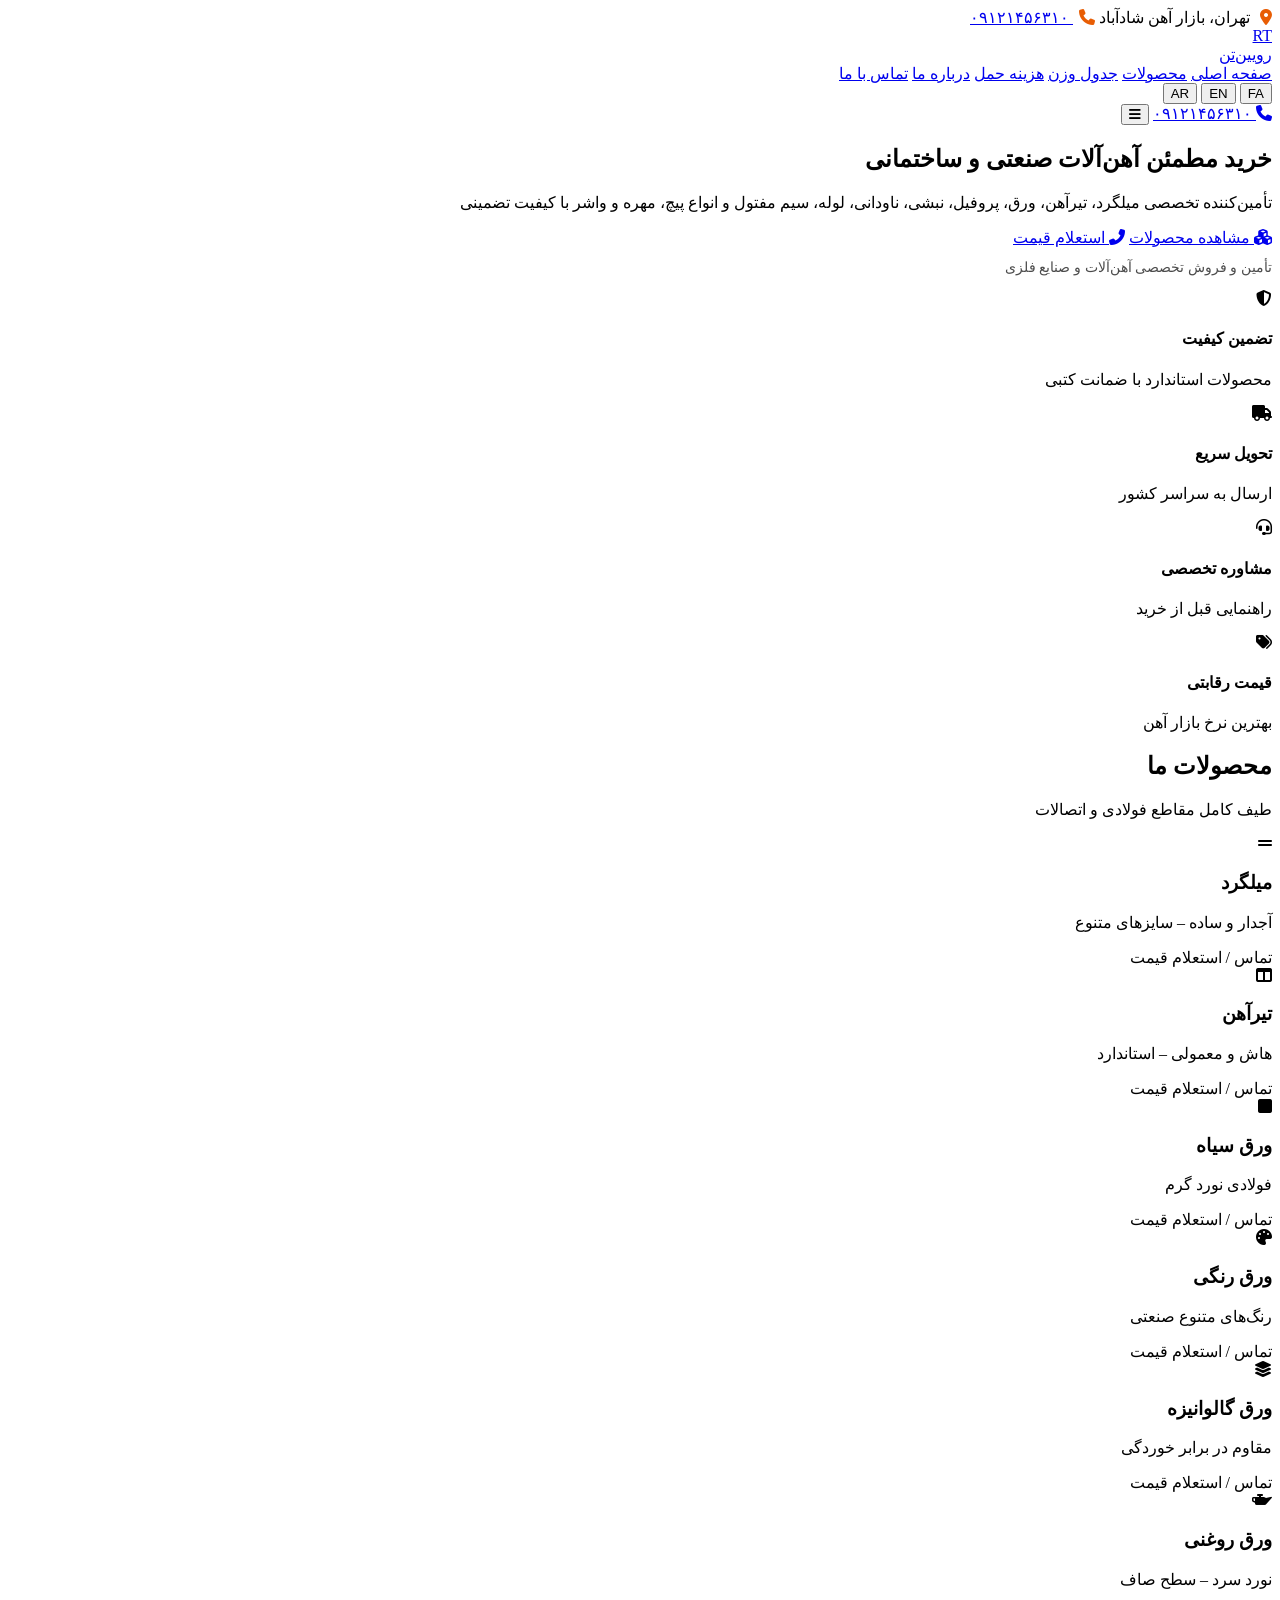
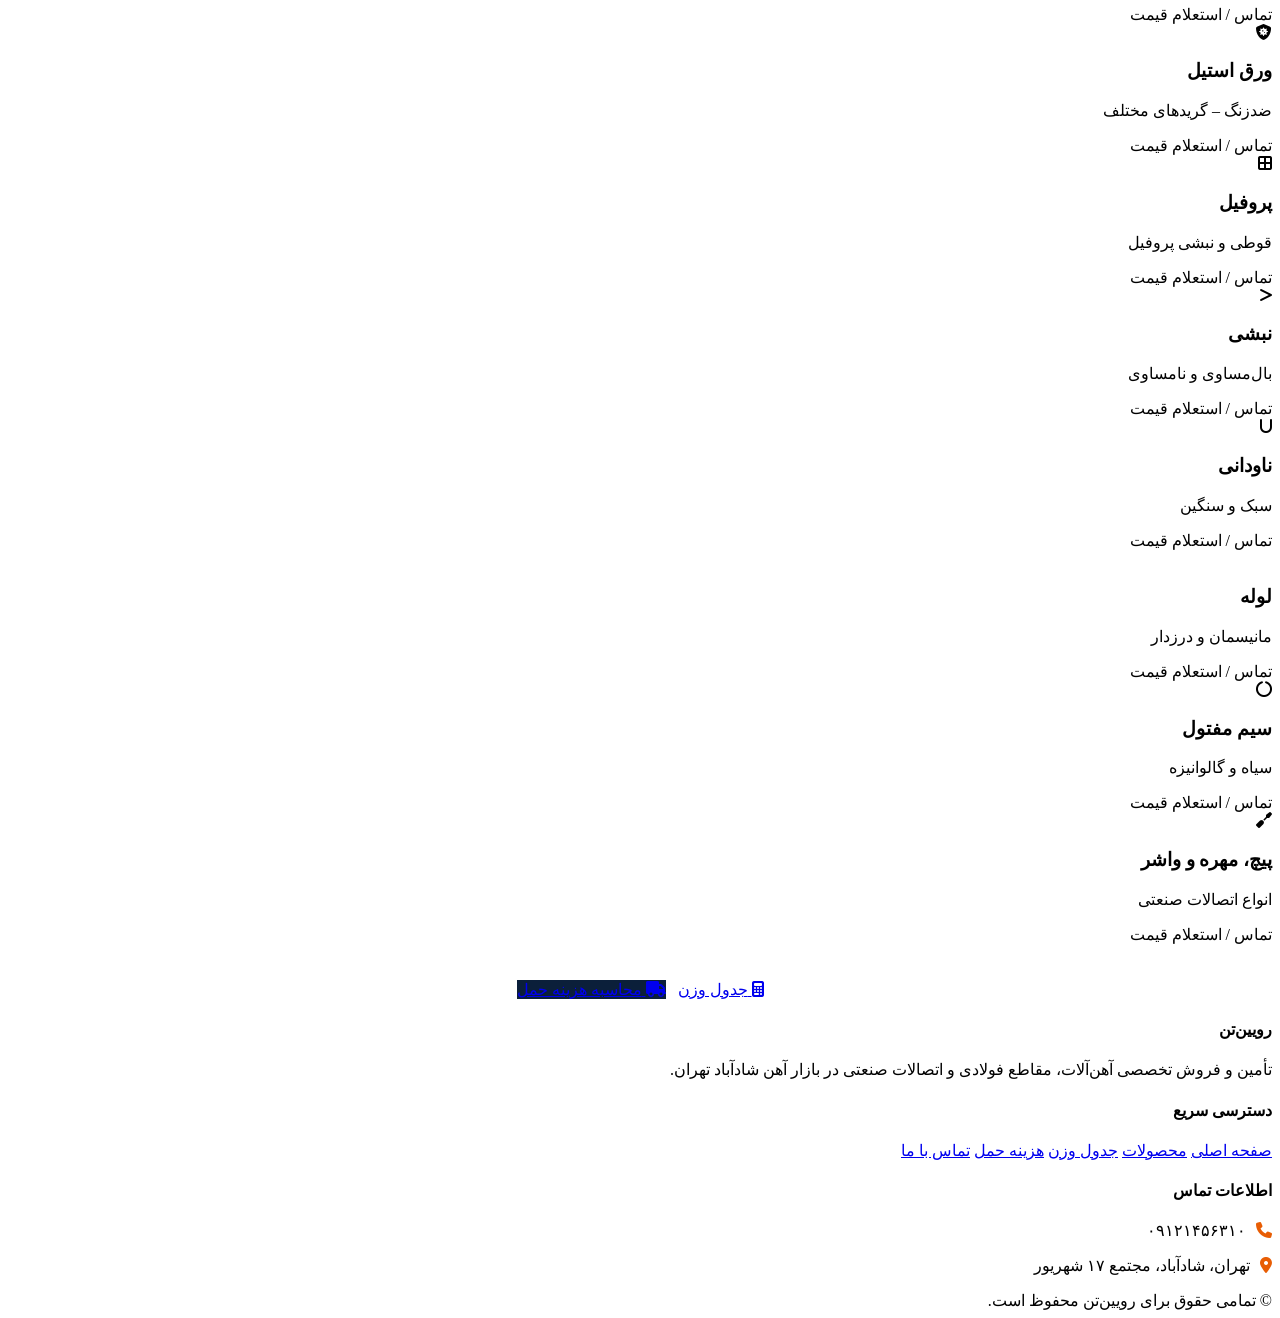
==== index.html @ 7f222219 "Add files via upload Add initial website files and project structure  - Add HTML pages - Add CSS " ====
<!DOCTYPE html>
<html lang="fa" dir="rtl">
<head>
  <meta charset="UTF-8">
  <meta name="viewport" content="width=device-width, initial-scale=1.0">
  <title>رویین‌تن | تأمین و فروش آهن‌آلات و صنایع فلزی</title>
  <meta name="description" content="رویین‌تن – تأمین‌کننده تخصصی میلگرد، تیرآهن، ورق، پروفیل، نبشی، ناودانی، لوله، سیم مفتول، پیچ و مهره در بازار آهن شادآباد تهران">
  <link rel="stylesheet" href="css/style.css">
  <link rel="stylesheet" href="https://cdnjs.cloudflare.com/ajax/libs/font-awesome/6.5.0/css/all.min.css">
</head>
<body>
  <div class="header-top">
    <div class="header-top-inner">
      <span><i class="fas fa-map-marker-alt" style="margin-left:6px;color:#E85D04"></i> تهران، بازار آهن شادآباد</span>
      <a href="tel:09121456310"><i class="fas fa-phone" style="margin-left:6px;color:#E85D04"></i> ۰۹۱۲۱۴۵۶۳۱۰</a>
    </div>
  </div>
  <header class="header">
    <div class="header-inner">
      <a href="index.html" class="logo">
        <div class="logo-mark">RT</div>
        <span data-i18n="company">رویین‌تن</span>
      </a>
      <nav class="nav" id="mainNav">
        <a href="index.html" class="active" data-i18n="nav_home">صفحه اصلی</a>
        <a href="products.html" data-i18n="nav_products">محصولات</a>
        <a href="weight.html" data-i18n="nav_weight">جدول وزن</a>
        <a href="shipping.html" data-i18n="nav_shipping">هزینه حمل</a>
        <a href="about.html" data-i18n="nav_about">درباره ما</a>
        <a href="contact.html" data-i18n="nav_contact">تماس با ما</a>
      </nav>
      <div class="header-actions">
        <div class="lang-switcher">
          <button class="lang-btn active" data-lang="fa">FA</button>
          <button class="lang-btn" data-lang="en">EN</button>
          <button class="lang-btn" data-lang="ar">AR</button>
        </div>
        <a href="tel:09121456310" class="phone-btn"><i class="fas fa-phone"></i> <span data-i18n="phone">۰۹۱۲۱۴۵۶۳۱۰</span></a>
        <button class="menu-toggle" onclick="document.getElementById('mainNav').classList.toggle('show')"><i class="fas fa-bars"></i></button>
      </div>
    </div>
  </header>

  <section class="hero">
    <div class="hero-inner">
      <div>
        <h1 data-i18n="hero_title">خرید مطمئن آهن‌آلات صنعتی و ساختمانی</h1>
        <p class="hero-desc" data-i18n="hero_desc">تأمین‌کننده تخصصی میلگرد، تیرآهن، ورق، پروفیل، نبشی، ناودانی، لوله، سیم مفتول و انواع پیچ، مهره و واشر با کیفیت تضمینی</p>
        <div class="hero-btns">
          <a href="products.html" class="btn btn-primary"><i class="fas fa-cubes"></i> <span data-i18n="btn_products">مشاهده محصولات</span></a>
          <a href="contact.html" class="btn btn-outline"><i class="fas fa-phone-alt"></i> <span data-i18n="btn_inquiry">استعلام قیمت</span></a>
        </div>
      </div>
      <div class="hero-visual">
        <img src="images/f55d38fb-2e79-4979-b33e-a2accc10333d_1.webp" alt="آهن‌آلات رویین‌تن" onerror="this.style.display='none'">
        <p style="margin-top:12px;font-size:0.9rem;opacity:0.7" data-i18n="tagline">تأمین و فروش تخصصی آهن‌آلات و صنایع فلزی</p>
      </div>
    </div>
  </section>

  <section class="features">
    <div class="features-inner">
      <div class="feature-item">
        <i class="fas fa-shield-alt"></i>
        <h4 data-i18n="feat1_t">تضمین کیفیت</h4>
        <p data-i18n="feat1_d">محصولات استاندارد با ضمانت کتبی</p>
      </div>
      <div class="feature-item">
        <i class="fas fa-truck"></i>
        <h4 data-i18n="feat2_t">تحویل سریع</h4>
        <p data-i18n="feat2_d">ارسال به سراسر کشور</p>
      </div>
      <div class="feature-item">
        <i class="fas fa-headset"></i>
        <h4 data-i18n="feat3_t">مشاوره تخصصی</h4>
        <p data-i18n="feat3_d">راهنمایی قبل از خرید</p>
      </div>
      <div class="feature-item">
        <i class="fas fa-tags"></i>
        <h4 data-i18n="feat4_t">قیمت رقابتی</h4>
        <p data-i18n="feat4_d">بهترین نرخ بازار آهن</p>
      </div>
    </div>
  </section>

  <section class="section">
    <h2 class="section-title" data-i18n="products_title">محصولات ما</h2>
    <p class="section-subtitle" data-i18n="products_sub">طیف کامل مقاطع فولادی و اتصالات</p>
    <div class="products-grid">
      <div class="product-card">
        <div class="product-icon"><i class="fas fa-grip-lines"></i></div>
        <h3 data-i18n="p_rebar">میلگرد</h3>
        <p data-i18n="p_rebar_d">آجدار و ساده – سایزهای متنوع</p>
        <span class="price-tag" data-i18n="price_inquiry">تماس / استعلام قیمت</span>
      </div>
      <div class="product-card">
        <div class="product-icon"><i class="fas fa-columns"></i></div>
        <h3 data-i18n="p_beam">تیرآهن</h3>
        <p data-i18n="p_beam_d">هاش و معمولی – استاندارد</p>
        <span class="price-tag" data-i18n="price_inquiry">تماس / استعلام قیمت</span>
      </div>
      <div class="product-card">
        <div class="product-icon"><i class="fas fa-square"></i></div>
        <h3 data-i18n="p_sheet_black">ورق سیاه</h3>
        <p data-i18n="p_sheet_black_d">فولادی نورد گرم</p>
        <span class="price-tag" data-i18n="price_inquiry">تماس / استعلام قیمت</span>
      </div>
      <div class="product-card">
        <div class="product-icon"><i class="fas fa-palette"></i></div>
        <h3 data-i18n="p_sheet_color">ورق رنگی</h3>
        <p data-i18n="p_sheet_color_d">رنگ‌های متنوع صنعتی</p>
        <span class="price-tag" data-i18n="price_inquiry">تماس / استعلام قیمت</span>
      </div>
      <div class="product-card">
        <div class="product-icon"><i class="fas fa-layer-group"></i></div>
        <h3 data-i18n="p_sheet_galv">ورق گالوانیزه</h3>
        <p data-i18n="p_sheet_galv_d">مقاوم در برابر خوردگی</p>
        <span class="price-tag" data-i18n="price_inquiry">تماس / استعلام قیمت</span>
      </div>
      <div class="product-card">
        <div class="product-icon"><i class="fas fa-oil-can"></i></div>
        <h3 data-i18n="p_sheet_oil">ورق روغنی</h3>
        <p data-i18n="p_sheet_oil_d">نورد سرد – سطح صاف</p>
        <span class="price-tag" data-i18n="price_inquiry">تماس / استعلام قیمت</span>
      </div>
      <div class="product-card">
        <div class="product-icon"><i class="fas fa-shield-virus"></i></div>
        <h3 data-i18n="p_sheet_steel">ورق استیل</h3>
        <p data-i18n="p_sheet_steel_d">ضدزنگ – گریدهای مختلف</p>
        <span class="price-tag" data-i18n="price_inquiry">تماس / استعلام قیمت</span>
      </div>
      <div class="product-card">
        <div class="product-icon"><i class="fas fa-border-all"></i></div>
        <h3 data-i18n="p_profile">پروفیل</h3>
        <p data-i18n="p_profile_d">قوطی و نبشی پروفیل</p>
        <span class="price-tag" data-i18n="price_inquiry">تماس / استعلام قیمت</span>
      </div>
      <div class="product-card">
        <div class="product-icon"><i class="fas fa-less-than"></i></div>
        <h3 data-i18n="p_angle">نبشی</h3>
        <p data-i18n="p_angle_d">بال‌مساوی و نامساوی</p>
        <span class="price-tag" data-i18n="price_inquiry">تماس / استعلام قیمت</span>
      </div>
      <div class="product-card">
        <div class="product-icon"><i class="fas fa-u"></i></div>
        <h3 data-i18n="p_channel">ناودانی</h3>
        <p data-i18n="p_channel_d">سبک و سنگین</p>
        <span class="price-tag" data-i18n="price_inquiry">تماس / استعلام قیمت</span>
      </div>
      <div class="product-card">
        <div class="product-icon"><i class="fas fa-pipe"></i></div>
        <h3 data-i18n="p_pipe">لوله</h3>
        <p data-i18n="p_pipe_d">مانیسمان و درزدار</p>
        <span class="price-tag" data-i18n="price_inquiry">تماس / استعلام قیمت</span>
      </div>
      <div class="product-card">
        <div class="product-icon"><i class="fas fa-circle-notch"></i></div>
        <h3 data-i18n="p_wire">سیم مفتول</h3>
        <p data-i18n="p_wire_d">سیاه و گالوانیزه</p>
        <span class="price-tag" data-i18n="price_inquiry">تماس / استعلام قیمت</span>
      </div>
      <div class="product-card">
        <div class="product-icon"><i class="fas fa-screwdriver"></i></div>
        <h3 data-i18n="p_fastener">پیچ، مهره و واشر</h3>
        <p data-i18n="p_fastener_d">انواع اتصالات صنعتی</p>
        <span class="price-tag" data-i18n="price_inquiry">تماس / استعلام قیمت</span>
      </div>
    </div>
    <div style="text-align:center;margin-top:36px;display:flex;gap:12px;justify-content:center;flex-wrap:wrap;">
      <a href="weight.html" class="btn btn-primary"><i class="fas fa-calculator"></i> <span data-i18n="btn_weight">جدول وزن</span></a>
      <a href="shipping.html" class="btn btn-primary" style="background:#0B1F3A"><i class="fas fa-truck"></i> <span data-i18n="btn_shipping">محاسبه هزینه حمل</span></a>
    </div>
  </section>

  <footer class="footer">
    <div class="footer-inner">
      <div>
        <h4 data-i18n="company">رویین‌تن</h4>
        <p data-i18n="footer_desc">تأمین و فروش تخصصی آهن‌آلات، مقاطع فولادی و اتصالات صنعتی در بازار آهن شادآباد تهران.</p>
      </div>
      <div>
        <h4 data-i18n="footer_quick">دسترسی سریع</h4>
        <a href="index.html" data-i18n="nav_home">صفحه اصلی</a>
        <a href="products.html" data-i18n="nav_products">محصولات</a>
        <a href="weight.html" data-i18n="nav_weight">جدول وزن</a>
        <a href="shipping.html" data-i18n="nav_shipping">هزینه حمل</a>
        <a href="contact.html" data-i18n="nav_contact">تماس با ما</a>
      </div>
      <div>
        <h4 data-i18n="footer_contact">اطلاعات تماس</h4>
        <p><i class="fas fa-phone" style="color:#E85D04;margin-left:6px"></i> ۰۹۱۲۱۴۵۶۳۱۰</p>
        <p><i class="fas fa-map-marker-alt" style="color:#E85D04;margin-left:6px"></i> تهران، شادآباد، مجتمع ۱۷ شهریور</p>
      </div>
    </div>
    <div class="footer-bottom" data-i18n="footer_rights">© تمامی حقوق برای رویین‌تن محفوظ است.</div>
  </footer>
  <script src="js/lang.js"></script>
  <script src="js/main.js"></script>
</body>
</html>
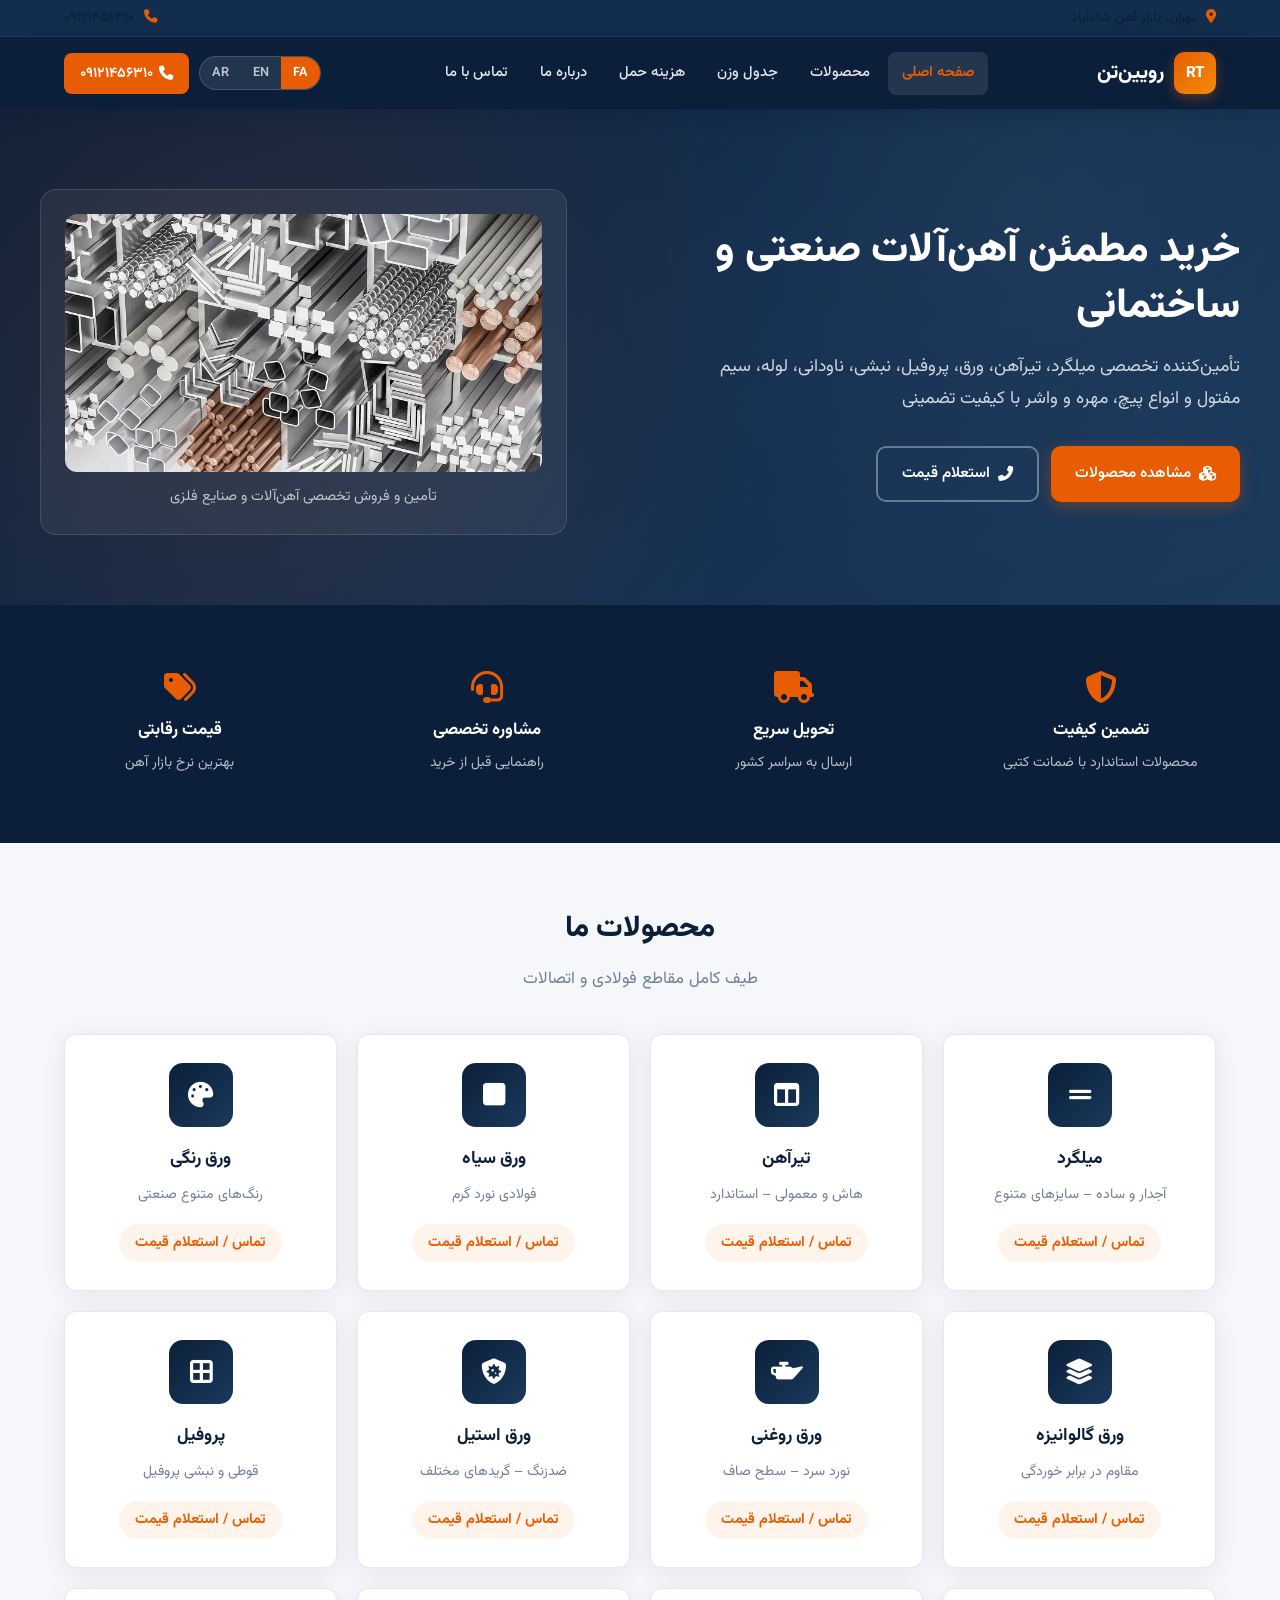
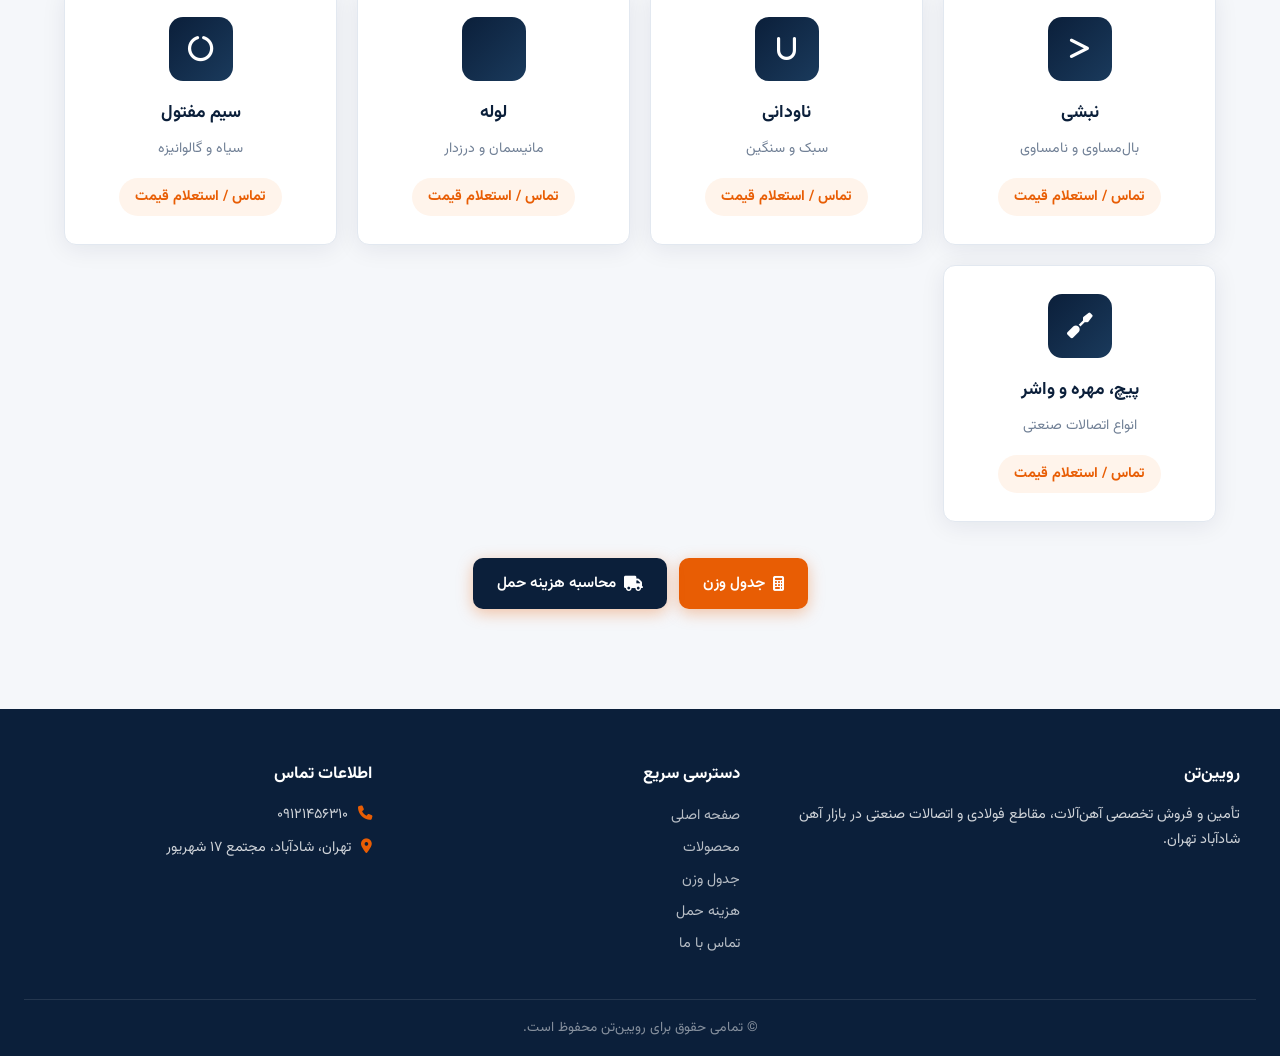
==== commit 716c7090: "Replace image source in index.html fix: set correct  Homepage hero image → page1.jpeg" ====
--- a/index.html
+++ b/index.html
@@ -52,7 +52,7 @@
         </div>
       </div>
       <div class="hero-visual">
-        <img src="images/f55d38fb-2e79-4979-b33e-a2accc10333d_1.webp" alt="آهن‌آلات رویین‌تن" onerror="this.style.display='none'">
+        <img src="images/page1.jpeg" alt="آهن‌آلات رویین‌تن" onerror="this.style.display='none'">
         <p style="margin-top:12px;font-size:0.9rem;opacity:0.7" data-i18n="tagline">تأمین و فروش تخصصی آهن‌آلات و صنایع فلزی</p>
       </div>
     </div>
--- a/css/style.css
+++ b/css/style.css
@@ -0,0 +1,781 @@
+
+/* رویین‌تن | Royintan – Iron & Steel Trading */
+@import url('https://fonts.googleapis.com/css2?family=Vazirmatn:wght@300;400;500;600;700;800&display=swap');
+
+:root {
+  --navy: #0B1F3A;
+  --navy-mid: #132D4E;
+  --navy-light: #1A3A5C;
+  --orange: #E85D04;
+  --orange-hover: #F48C06;
+  --orange-soft: #FFF4EB;
+  --steel: #4A5568;
+  --steel-light: #718096;
+  --bg: #F5F7FA;
+  --white: #FFFFFF;
+  --border: #E2E8F0;
+  --shadow: 0 4px 24px rgba(11, 31, 58, 0.08);
+  --radius: 12px;
+  --transition: all 0.3s ease;
+}
+
+* { margin: 0; padding: 0; box-sizing: border-box; }
+
+html { scroll-behavior: smooth; }
+
+body {
+  font-family: 'Vazirmatn', sans-serif;
+  background: var(--bg);
+  color: var(--navy);
+  line-height: 1.8;
+  direction: rtl;
+  overflow-x: hidden;
+}
+
+body.ltr { direction: ltr; }
+
+a { text-decoration: none; color: inherit; transition: var(--transition); }
+img { max-width: 100%; display: block; }
+ul { list-style: none; }
+
+/* ========== Header ========== */
+.header {
+  background: var(--navy);
+  color: var(--white);
+  position: sticky;
+  top: 0;
+  z-index: 1000;
+  box-shadow: 0 4px 20px rgba(11, 31, 58, 0.35);
+}
+
+.header-top {
+  background: var(--navy-mid);
+  font-size: 0.85rem;
+  padding: 6px 0;
+  border-bottom: 1px solid rgba(255,255,255,0.08);
+}
+
+.header-top-inner {
+  max-width: 1200px;
+  margin: 0 auto;
+  padding: 0 1.5rem;
+  display: flex;
+  justify-content: space-between;
+  align-items: center;
+  flex-wrap: wrap;
+  gap: 8px;
+}
+
+.header-top a:hover { color: var(--orange); }
+
+.header-inner {
+  max-width: 1200px;
+  margin: 0 auto;
+  padding: 0 1.5rem;
+  display: flex;
+  align-items: center;
+  justify-content: space-between;
+  height: 72px;
+  gap: 1rem;
+}
+
+.logo {
+  display: flex;
+  align-items: center;
+  gap: 10px;
+  font-weight: 800;
+  font-size: 1.25rem;
+  white-space: nowrap;
+}
+
+.logo-mark {
+  width: 42px;
+  height: 42px;
+  background: linear-gradient(135deg, var(--orange) 0%, #F48C06 100%);
+  border-radius: 10px;
+  display: flex;
+  align-items: center;
+  justify-content: center;
+  font-weight: 800;
+  font-size: 0.95rem;
+  color: white;
+  box-shadow: 0 4px 12px rgba(232, 93, 4, 0.35);
+}
+
+.nav {
+  display: flex;
+  align-items: center;
+  gap: 4px;
+}
+
+.nav a {
+  padding: 8px 14px;
+  border-radius: 8px;
+  font-size: 0.92rem;
+  font-weight: 500;
+  color: rgba(255,255,255,0.88);
+}
+
+.nav a:hover,
+.nav a.active {
+  background: rgba(255,255,255,0.1);
+  color: var(--white);
+}
+
+.nav a.active {
+  color: var(--orange);
+  font-weight: 600;
+}
+
+.header-actions {
+  display: flex;
+  align-items: center;
+  gap: 10px;
+}
+
+.lang-switcher {
+  display: flex;
+  background: rgba(255,255,255,0.1);
+  border-radius: 20px;
+  overflow: hidden;
+  border: 1px solid rgba(255,255,255,0.15);
+}
+
+.lang-btn {
+  border: none;
+  background: transparent;
+  color: rgba(255,255,255,0.7);
+  padding: 6px 12px;
+  font-size: 0.8rem;
+  font-weight: 600;
+  cursor: pointer;
+  font-family: inherit;
+  transition: var(--transition);
+}
+
+.lang-btn.active {
+  background: var(--orange);
+  color: white;
+}
+
+.lang-btn:hover:not(.active) { color: white; }
+
+.phone-btn {
+  background: var(--orange);
+  color: white;
+  padding: 8px 16px;
+  border-radius: 8px;
+  font-weight: 600;
+  font-size: 0.9rem;
+  display: flex;
+  align-items: center;
+  gap: 6px;
+}
+
+.phone-btn:hover { background: var(--orange-hover); }
+
+.menu-toggle {
+  display: none;
+  background: none;
+  border: none;
+  color: white;
+  font-size: 1.4rem;
+  cursor: pointer;
+}
+
+/* ========== Hero ========== */
+.hero {
+  background: linear-gradient(135deg, var(--navy) 0%, var(--navy-mid) 50%, #1a3a5c 100%);
+  color: white;
+  padding: 80px 1.5rem 70px;
+  position: relative;
+  overflow: hidden;
+}
+
+.hero::before {
+  content: '';
+  position: absolute;
+  inset: 0;
+  background:
+    radial-gradient(circle at 20% 50%, rgba(232, 93, 4, 0.12) 0%, transparent 50%),
+    radial-gradient(circle at 80% 20%, rgba(255,255,255,0.04) 0%, transparent 40%);
+  pointer-events: none;
+}
+
+.hero-inner {
+  max-width: 1200px;
+  margin: 0 auto;
+  position: relative;
+  z-index: 1;
+  display: grid;
+  grid-template-columns: 1.2fr 1fr;
+  gap: 40px;
+  align-items: center;
+}
+
+.hero h1 {
+  font-size: 2.6rem;
+  font-weight: 800;
+  line-height: 1.35;
+  margin-bottom: 1rem;
+}
+
+.hero h1 span { color: var(--orange); }
+
+.hero-desc {
+  font-size: 1.1rem;
+  color: rgba(255,255,255,0.8);
+  margin-bottom: 2rem;
+  max-width: 520px;
+}
+
+.hero-btns {
+  display: flex;
+  gap: 12px;
+  flex-wrap: wrap;
+}
+
+.btn {
+  display: inline-flex;
+  align-items: center;
+  gap: 8px;
+  padding: 12px 24px;
+  border-radius: 10px;
+  font-weight: 600;
+  font-size: 0.95rem;
+  border: none;
+  cursor: pointer;
+  font-family: inherit;
+  transition: var(--transition);
+}
+
+.btn-primary {
+  background: var(--orange);
+  color: white;
+  box-shadow: 0 4px 16px rgba(232, 93, 4, 0.35);
+}
+
+.btn-primary:hover {
+  background: var(--orange-hover);
+  transform: translateY(-2px);
+}
+
+.btn-outline {
+  background: transparent;
+  color: white;
+  border: 2px solid rgba(255,255,255,0.35);
+}
+
+.btn-outline:hover {
+  border-color: white;
+  background: rgba(255,255,255,0.08);
+}
+
+.hero-visual {
+  background: rgba(255,255,255,0.06);
+  border: 1px solid rgba(255,255,255,0.12);
+  border-radius: 16px;
+  padding: 24px;
+  text-align: center;
+}
+
+.hero-visual img {
+  border-radius: 12px;
+  max-height: 280px;
+  margin: 0 auto;
+  object-fit: contain;
+}
+
+/* ========== Sections ========== */
+.section {
+  max-width: 1200px;
+  margin: 0 auto;
+  padding: 60px 1.5rem;
+}
+
+.section-title {
+  font-size: 1.85rem;
+  font-weight: 800;
+  text-align: center;
+  margin-bottom: 0.5rem;
+  color: var(--navy);
+}
+
+.section-subtitle {
+  text-align: center;
+  color: var(--steel-light);
+  margin-bottom: 2.5rem;
+  font-size: 1.05rem;
+}
+
+/* ========== Product Cards ========== */
+.products-grid {
+  display: grid;
+  grid-template-columns: repeat(auto-fill, minmax(240px, 1fr));
+  gap: 20px;
+}
+
+.product-card {
+  background: var(--white);
+  border: 1px solid var(--border);
+  border-radius: var(--radius);
+  padding: 28px 22px;
+  text-align: center;
+  transition: var(--transition);
+  box-shadow: var(--shadow);
+  position: relative;
+  overflow: hidden;
+}
+
+.product-card::before {
+  content: '';
+  position: absolute;
+  top: 0;
+  left: 0;
+  right: 0;
+  height: 4px;
+  background: linear-gradient(90deg, var(--navy), var(--orange));
+  opacity: 0;
+  transition: var(--transition);
+}
+
+.product-card:hover {
+  transform: translateY(-6px);
+  box-shadow: 0 12px 32px rgba(11, 31, 58, 0.14);
+  border-color: transparent;
+}
+
+.product-card:hover::before { opacity: 1; }
+
+.product-icon {
+  width: 64px;
+  height: 64px;
+  margin: 0 auto 16px;
+  background: linear-gradient(135deg, var(--navy) 0%, var(--navy-light) 100%);
+  border-radius: 14px;
+  display: flex;
+  align-items: center;
+  justify-content: center;
+  font-size: 1.6rem;
+  color: white;
+}
+
+.product-card h3 {
+  font-size: 1.1rem;
+  font-weight: 700;
+  margin-bottom: 8px;
+  color: var(--navy);
+}
+
+.product-card p {
+  font-size: 0.88rem;
+  color: var(--steel-light);
+  margin-bottom: 16px;
+}
+
+.price-tag {
+  display: inline-block;
+  background: var(--orange-soft);
+  color: var(--orange);
+  font-weight: 700;
+  font-size: 0.9rem;
+  padding: 6px 16px;
+  border-radius: 20px;
+}
+
+/* ========== Features ========== */
+.features {
+  background: var(--navy);
+  color: white;
+  padding: 50px 1.5rem;
+}
+
+.features-inner {
+  max-width: 1200px;
+  margin: 0 auto;
+  display: grid;
+  grid-template-columns: repeat(auto-fit, minmax(220px, 1fr));
+  gap: 28px;
+}
+
+.feature-item {
+  text-align: center;
+  padding: 16px;
+}
+
+.feature-item i {
+  font-size: 2rem;
+  color: var(--orange);
+  margin-bottom: 12px;
+}
+
+.feature-item h4 {
+  font-size: 1.05rem;
+  margin-bottom: 6px;
+}
+
+.feature-item p {
+  font-size: 0.88rem;
+  color: rgba(255,255,255,0.7);
+}
+
+/* ========== Page Hero ========== */
+.page-hero {
+  background: linear-gradient(135deg, var(--navy) 0%, var(--navy-mid) 100%);
+  color: white;
+  padding: 50px 1.5rem;
+  text-align: center;
+}
+
+.page-hero h1 {
+  font-size: 2rem;
+  font-weight: 800;
+  margin-bottom: 8px;
+}
+
+.page-hero p {
+  color: rgba(255,255,255,0.75);
+  font-size: 1.05rem;
+}
+
+/* ========== Weight Calculator ========== */
+.calc-box {
+  background: var(--white);
+  border: 1px solid var(--border);
+  border-radius: var(--radius);
+  padding: 28px;
+  box-shadow: var(--shadow);
+  margin-bottom: 32px;
+}
+
+.calc-box h2 {
+  font-size: 1.3rem;
+  color: var(--navy);
+  margin-bottom: 20px;
+  padding-bottom: 12px;
+  border-bottom: 2px solid var(--orange);
+  display: inline-block;
+}
+
+.calc-grid {
+  display: grid;
+  grid-template-columns: repeat(auto-fit, minmax(180px, 1fr));
+  gap: 16px;
+  margin-bottom: 20px;
+}
+
+.form-group label {
+  display: block;
+  font-size: 0.88rem;
+  font-weight: 600;
+  color: var(--steel);
+  margin-bottom: 6px;
+}
+
+.form-group input,
+.form-group select {
+  width: 100%;
+  padding: 11px 14px;
+  border: 1.5px solid var(--border);
+  border-radius: 8px;
+  font-family: inherit;
+  font-size: 0.95rem;
+  color: var(--navy);
+  background: var(--bg);
+  transition: var(--transition);
+}
+
+.form-group input:focus,
+.form-group select:focus {
+  outline: none;
+  border-color: var(--orange);
+  background: white;
+  box-shadow: 0 0 0 3px rgba(232, 93, 4, 0.12);
+}
+
+.calc-result {
+  background: linear-gradient(135deg, var(--navy) 0%, var(--navy-mid) 100%);
+  color: white;
+  border-radius: 10px;
+  padding: 20px;
+  display: grid;
+  grid-template-columns: 1fr 1fr;
+  gap: 12px;
+  margin-top: 16px;
+}
+
+.calc-result .label { font-size: 0.85rem; opacity: 0.75; }
+.calc-result .value { font-size: 1.3rem; font-weight: 800; color: var(--orange); }
+
+/* Weight Tables */
+.tabs {
+  display: flex;
+  gap: 6px;
+  flex-wrap: wrap;
+  margin-bottom: 20px;
+  border-bottom: 2px solid var(--border);
+  padding-bottom: 0;
+}
+
+.tab-btn {
+  padding: 10px 18px;
+  border: none;
+  background: transparent;
+  font-family: inherit;
+  font-size: 0.9rem;
+  font-weight: 600;
+  color: var(--steel);
+  cursor: pointer;
+  border-bottom: 3px solid transparent;
+  margin-bottom: -2px;
+  transition: var(--transition);
+}
+
+.tab-btn.active {
+  color: var(--orange);
+  border-bottom-color: var(--orange);
+}
+
+.tab-btn:hover { color: var(--navy); }
+
+.table-wrap {
+  overflow-x: auto;
+  border-radius: var(--radius);
+  border: 1px solid var(--border);
+  box-shadow: var(--shadow);
+}
+
+table {
+  width: 100%;
+  border-collapse: collapse;
+  background: white;
+  font-size: 0.92rem;
+}
+
+thead {
+  background: var(--navy);
+  color: white;
+}
+
+th, td {
+  padding: 12px 16px;
+  text-align: center;
+  border-bottom: 1px solid var(--border);
+}
+
+th { font-weight: 600; white-space: nowrap; }
+
+tbody tr:hover { background: var(--orange-soft); }
+
+tbody tr:nth-child(even) { background: #f8fafc; }
+tbody tr:nth-child(even):hover { background: var(--orange-soft); }
+
+.tab-panel { display: none; }
+.tab-panel.active { display: block; }
+
+/* ========== Shipping ========== */
+.shipping-layout {
+  display: grid;
+  grid-template-columns: 1fr 1fr;
+  gap: 32px;
+  align-items: start;
+}
+
+.shipping-map {
+  background: white;
+  border-radius: var(--radius);
+  padding: 20px;
+  box-shadow: var(--shadow);
+  border: 1px solid var(--border);
+  text-align: center;
+}
+
+.shipping-map img {
+  max-width: 100%;
+  border-radius: 8px;
+}
+
+.shipping-form {
+  background: white;
+  border-radius: var(--radius);
+  padding: 28px;
+  box-shadow: var(--shadow);
+  border: 1px solid var(--border);
+}
+
+.shipping-result {
+  margin-top: 20px;
+  padding: 20px;
+  background: var(--orange-soft);
+  border-radius: 10px;
+  border-right: 4px solid var(--orange);
+  display: none;
+}
+
+.shipping-result.show { display: block; }
+
+.shipping-result h3 {
+  color: var(--navy);
+  margin-bottom: 12px;
+  font-size: 1.1rem;
+}
+
+.price-row {
+  display: flex;
+  justify-content: space-between;
+  padding: 8px 0;
+  border-bottom: 1px dashed var(--border);
+  font-size: 0.95rem;
+}
+
+.price-row:last-child { border: none; font-weight: 700; color: var(--orange); font-size: 1.05rem; }
+
+/* ========== Contact ========== */
+.contact-grid {
+  display: grid;
+  grid-template-columns: 1fr 1fr;
+  gap: 28px;
+}
+
+.contact-info-card {
+  background: white;
+  border-radius: var(--radius);
+  padding: 28px;
+  box-shadow: var(--shadow);
+  border: 1px solid var(--border);
+}
+
+.contact-info-card h3 {
+  font-size: 1.15rem;
+  margin-bottom: 16px;
+  color: var(--navy);
+}
+
+.info-row {
+  display: flex;
+  align-items: flex-start;
+  gap: 12px;
+  margin-bottom: 16px;
+  font-size: 0.95rem;
+}
+
+.info-row i {
+  color: var(--orange);
+  font-size: 1.15rem;
+  margin-top: 4px;
+  width: 22px;
+}
+
+.contact-form {
+  background: white;
+  border-radius: var(--radius);
+  padding: 28px;
+  box-shadow: var(--shadow);
+  border: 1px solid var(--border);
+}
+
+.contact-form .form-group { margin-bottom: 16px; }
+
+.contact-form textarea {
+  width: 100%;
+  padding: 11px 14px;
+  border: 1.5px solid var(--border);
+  border-radius: 8px;
+  font-family: inherit;
+  font-size: 0.95rem;
+  min-height: 120px;
+  resize: vertical;
+  background: var(--bg);
+}
+
+.contact-form textarea:focus {
+  outline: none;
+  border-color: var(--orange);
+  background: white;
+}
+
+/* ========== Footer ========== */
+.footer {
+  background: var(--navy);
+  color: rgba(255,255,255,0.8);
+  padding: 50px 1.5rem 0;
+  margin-top: 40px;
+}
+
+.footer-inner {
+  max-width: 1200px;
+  margin: 0 auto;
+  display: grid;
+  grid-template-columns: 1.4fr 1fr 1fr;
+  gap: 36px;
+  padding-bottom: 36px;
+}
+
+.footer h4 {
+  color: white;
+  font-size: 1.05rem;
+  margin-bottom: 14px;
+  font-weight: 700;
+}
+
+.footer p { font-size: 0.9rem; margin-bottom: 8px; line-height: 1.7; }
+
+.footer a {
+  display: block;
+  font-size: 0.9rem;
+  margin-bottom: 6px;
+  color: rgba(255,255,255,0.7);
+}
+
+.footer a:hover { color: var(--orange); }
+
+.footer-bottom {
+  border-top: 1px solid rgba(255,255,255,0.1);
+  text-align: center;
+  padding: 16px;
+  font-size: 0.85rem;
+  color: rgba(255,255,255,0.5);
+}
+
+/* ========== About ========== */
+.about-content {
+  background: white;
+  border-radius: var(--radius);
+  padding: 36px;
+  box-shadow: var(--shadow);
+  border: 1px solid var(--border);
+  line-height: 1.9;
+}
+
+.about-content p { margin-bottom: 1rem; color: var(--steel); }
+
+/* ========== Responsive ========== */
+@media (max-width: 900px) {
+  .hero-inner { grid-template-columns: 1fr; }
+  .hero h1 { font-size: 2rem; }
+  .shipping-layout,
+  .contact-grid { grid-template-columns: 1fr; }
+  .footer-inner { grid-template-columns: 1fr; gap: 24px; }
+  .nav { display: none; }
+  .nav.show {
+    display: flex;
+    flex-direction: column;
+    position: absolute;
+    top: 100%;
+    left: 0;
+    right: 0;
+    background: var(--navy);
+    padding: 16px;
+    box-shadow: 0 8px 24px rgba(0,0,0,0.3);
+  }
+  .menu-toggle { display: block; }
+  .phone-btn span { display: none; }
+}
+
+@media (max-width: 600px) {
+  .hero { padding: 50px 1rem; }
+  .hero h1 { font-size: 1.6rem; }
+  .section { padding: 40px 1rem; }
+  .calc-result { grid-template-columns: 1fr; }
+  .header-top { font-size: 0.78rem; }
+}
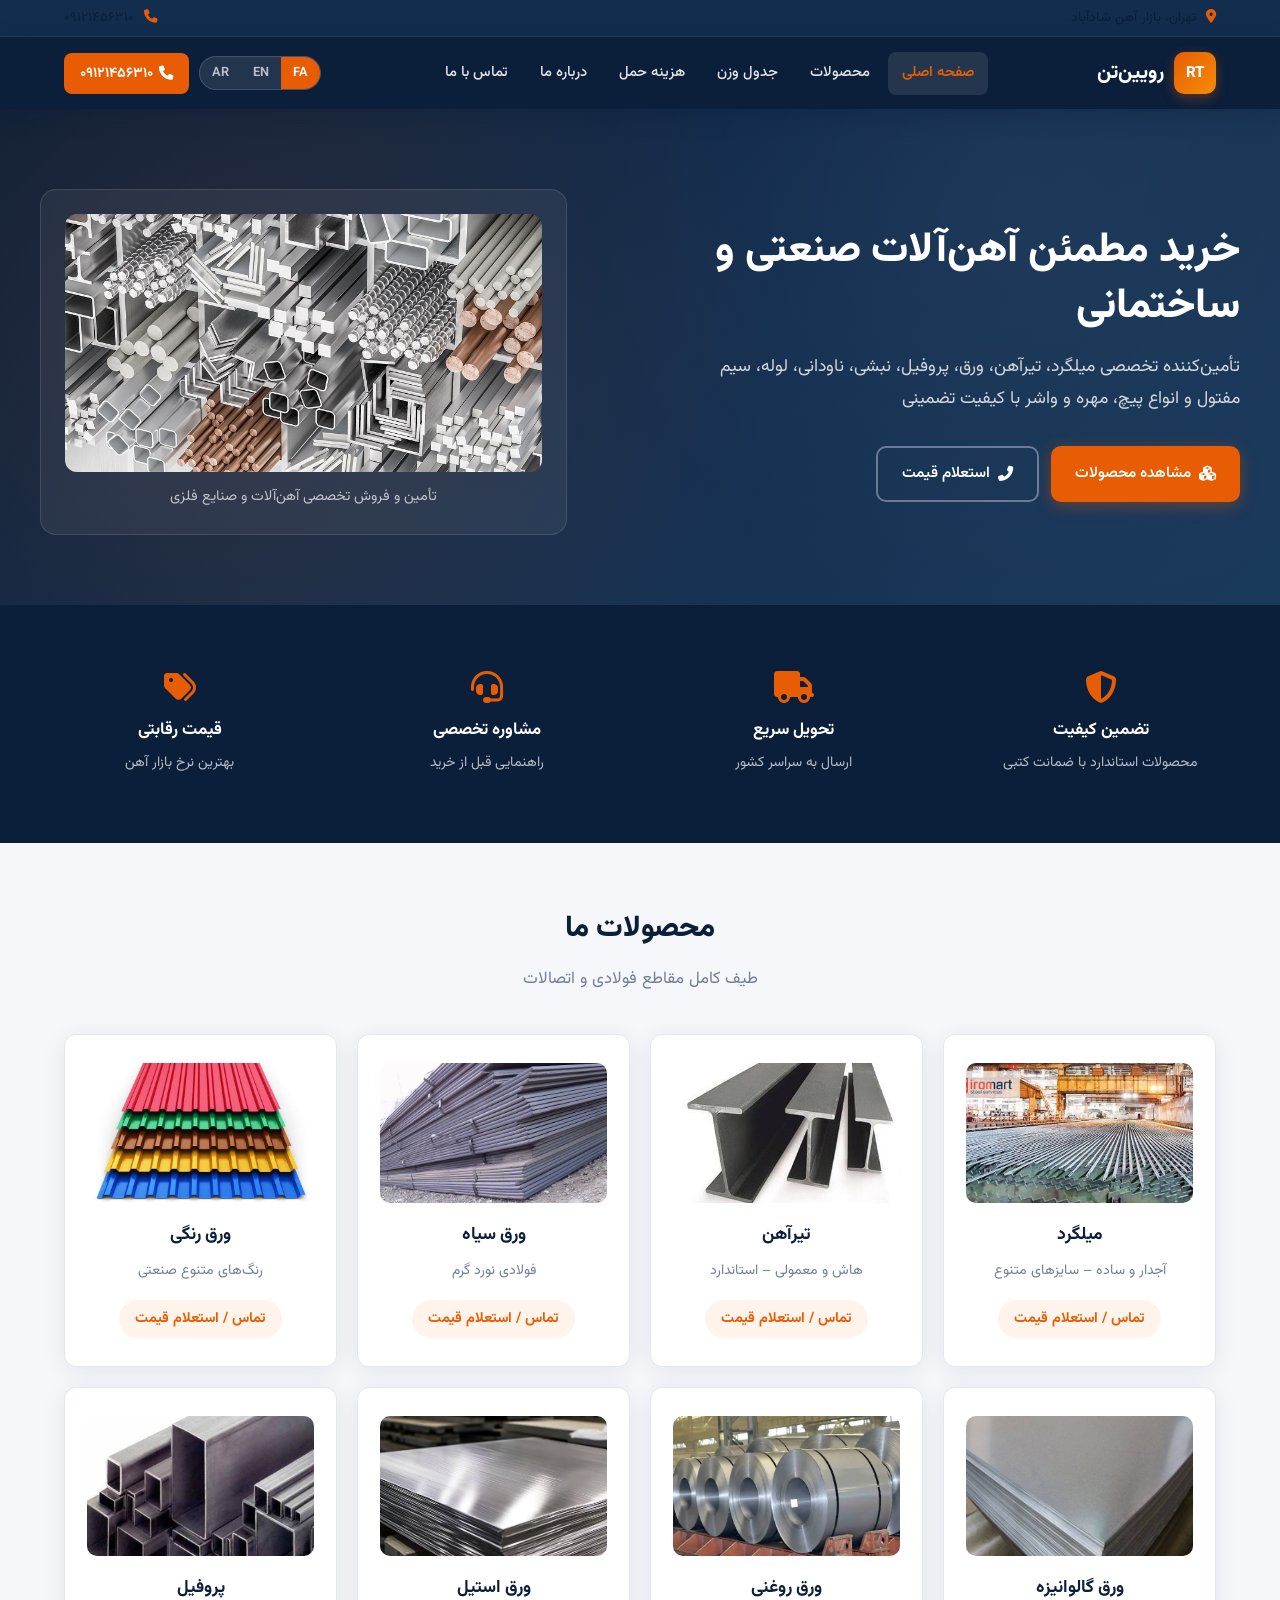
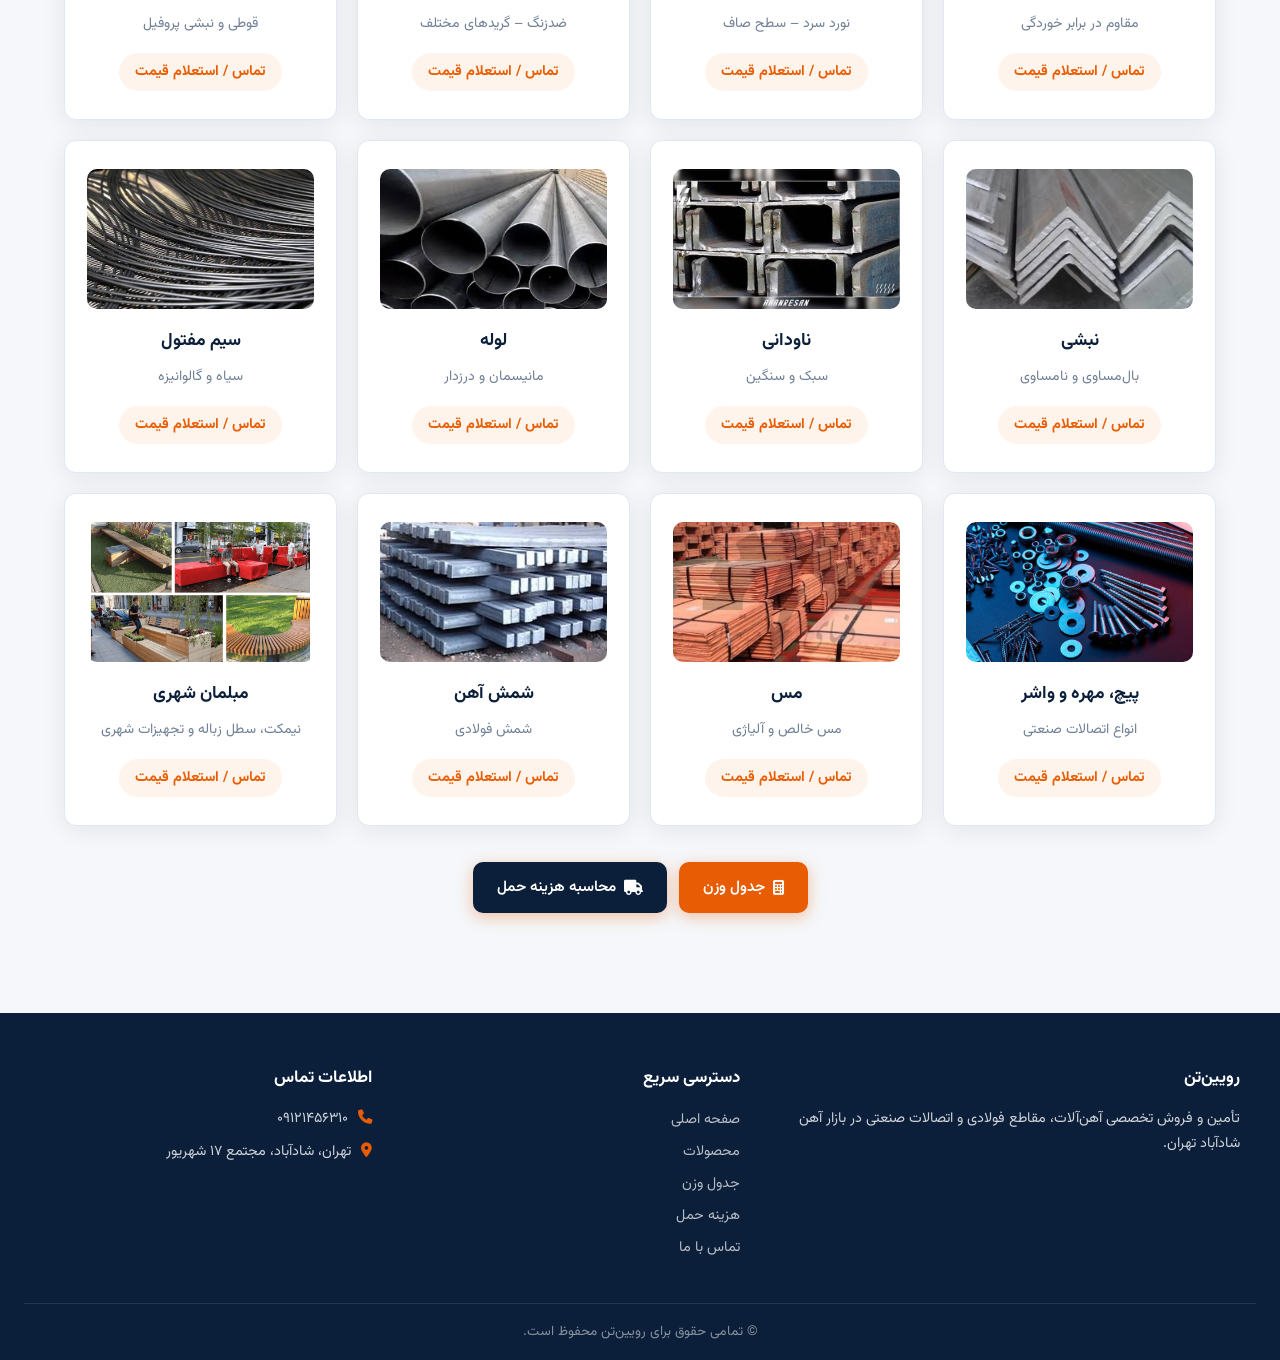
==== commit 9e402b20: "Add files via upload upload index.html" ====
--- a/index.html
+++ b/index.html
@@ -17,17 +17,17 @@
   </div>
   <header class="header">
     <div class="header-inner">
-      <a href="index.html" class="logo">
+      <a href="./" class="logo">
         <div class="logo-mark">RT</div>
         <span data-i18n="company">رویین‌تن</span>
       </a>
       <nav class="nav" id="mainNav">
-        <a href="index.html" class="active" data-i18n="nav_home">صفحه اصلی</a>
-        <a href="products.html" data-i18n="nav_products">محصولات</a>
-        <a href="weight.html" data-i18n="nav_weight">جدول وزن</a>
-        <a href="shipping.html" data-i18n="nav_shipping">هزینه حمل</a>
-        <a href="about.html" data-i18n="nav_about">درباره ما</a>
-        <a href="contact.html" data-i18n="nav_contact">تماس با ما</a>
+        <a href="./" class="active" data-i18n="nav_home">صفحه اصلی</a>
+        <a href="products/" data-i18n="nav_products">محصولات</a>
+        <a href="weight/" data-i18n="nav_weight">جدول وزن</a>
+        <a href="shipping/" data-i18n="nav_shipping">هزینه حمل</a>
+        <a href="about/" data-i18n="nav_about">درباره ما</a>
+        <a href="contact/" data-i18n="nav_contact">تماس با ما</a>
       </nav>
       <div class="header-actions">
         <div class="lang-switcher">
@@ -47,8 +47,8 @@
         <h1 data-i18n="hero_title">خرید مطمئن آهن‌آلات صنعتی و ساختمانی</h1>
         <p class="hero-desc" data-i18n="hero_desc">تأمین‌کننده تخصصی میلگرد، تیرآهن، ورق، پروفیل، نبشی، ناودانی، لوله، سیم مفتول و انواع پیچ، مهره و واشر با کیفیت تضمینی</p>
         <div class="hero-btns">
-          <a href="products.html" class="btn btn-primary"><i class="fas fa-cubes"></i> <span data-i18n="btn_products">مشاهده محصولات</span></a>
-          <a href="contact.html" class="btn btn-outline"><i class="fas fa-phone-alt"></i> <span data-i18n="btn_inquiry">استعلام قیمت</span></a>
+          <a href="products/" class="btn btn-primary"><i class="fas fa-cubes"></i> <span data-i18n="btn_products">مشاهده محصولات</span></a>
+          <a href="contact/" class="btn btn-outline"><i class="fas fa-phone-alt"></i> <span data-i18n="btn_inquiry">استعلام قیمت</span></a>
         </div>
       </div>
       <div class="hero-visual">
@@ -88,87 +88,105 @@
     <p class="section-subtitle" data-i18n="products_sub">طیف کامل مقاطع فولادی و اتصالات</p>
     <div class="products-grid">
       <div class="product-card">
-        <div class="product-icon"><i class="fas fa-grip-lines"></i></div>
+        <div class="product-img"><img src="images/میلگرد.jpg" alt="میلگرد" loading="lazy"></div>
         <h3 data-i18n="p_rebar">میلگرد</h3>
         <p data-i18n="p_rebar_d">آجدار و ساده – سایزهای متنوع</p>
         <span class="price-tag" data-i18n="price_inquiry">تماس / استعلام قیمت</span>
       </div>
       <div class="product-card">
-        <div class="product-icon"><i class="fas fa-columns"></i></div>
+        <div class="product-img"><img src="images/تیر آهن.jpg" alt="تیرآهن" loading="lazy"></div>
         <h3 data-i18n="p_beam">تیرآهن</h3>
         <p data-i18n="p_beam_d">هاش و معمولی – استاندارد</p>
         <span class="price-tag" data-i18n="price_inquiry">تماس / استعلام قیمت</span>
       </div>
       <div class="product-card">
-        <div class="product-icon"><i class="fas fa-square"></i></div>
-        <h3 data-i18n="p_sheet_black">ورق سیاه</h3>
-        <p data-i18n="p_sheet_black_d">فولادی نورد گرم</p>
-        <span class="price-tag" data-i18n="price_inquiry">تماس / استعلام قیمت</span>
-      </div>
-      <div class="product-card">
-        <div class="product-icon"><i class="fas fa-palette"></i></div>
-        <h3 data-i18n="p_sheet_color">ورق رنگی</h3>
-        <p data-i18n="p_sheet_color_d">رنگ‌های متنوع صنعتی</p>
-        <span class="price-tag" data-i18n="price_inquiry">تماس / استعلام قیمت</span>
-      </div>
-      <div class="product-card">
-        <div class="product-icon"><i class="fas fa-layer-group"></i></div>
-        <h3 data-i18n="p_sheet_galv">ورق گالوانیزه</h3>
-        <p data-i18n="p_sheet_galv_d">مقاوم در برابر خوردگی</p>
-        <span class="price-tag" data-i18n="price_inquiry">تماس / استعلام قیمت</span>
-      </div>
-      <div class="product-card">
-        <div class="product-icon"><i class="fas fa-oil-can"></i></div>
-        <h3 data-i18n="p_sheet_oil">ورق روغنی</h3>
-        <p data-i18n="p_sheet_oil_d">نورد سرد – سطح صاف</p>
-        <span class="price-tag" data-i18n="price_inquiry">تماس / استعلام قیمت</span>
-      </div>
-      <div class="product-card">
-        <div class="product-icon"><i class="fas fa-shield-virus"></i></div>
-        <h3 data-i18n="p_sheet_steel">ورق استیل</h3>
-        <p data-i18n="p_sheet_steel_d">ضدزنگ – گریدهای مختلف</p>
-        <span class="price-tag" data-i18n="price_inquiry">تماس / استعلام قیمت</span>
-      </div>
-      <div class="product-card">
-        <div class="product-icon"><i class="fas fa-border-all"></i></div>
+        <div class="product-img"><img src="images/ورق سیاه.jpg" alt="ورق سیاه" loading="lazy"></div>
+        <h3 data-i18n="p_black">ورق سیاه</h3>
+        <p data-i18n="p_black_d">فولادی نورد گرم</p>
+        <span class="price-tag" data-i18n="price_inquiry">تماس / استعلام قیمت</span>
+      </div>
+      <div class="product-card">
+        <div class="product-img"><img src="images/ورق رنگی.jpg" alt="ورق رنگی" loading="lazy"></div>
+        <h3 data-i18n="p_colored">ورق رنگی</h3>
+        <p data-i18n="p_colored_d">رنگ‌های متنوع صنعتی</p>
+        <span class="price-tag" data-i18n="price_inquiry">تماس / استعلام قیمت</span>
+      </div>
+      <div class="product-card">
+        <div class="product-img"><img src="images/ورق گالوانیزه.jpg" alt="ورق گالوانیزه" loading="lazy"></div>
+        <h3 data-i18n="p_galv">ورق گالوانیزه</h3>
+        <p data-i18n="p_galv_d">مقاوم در برابر خوردگی</p>
+        <span class="price-tag" data-i18n="price_inquiry">تماس / استعلام قیمت</span>
+      </div>
+      <div class="product-card">
+        <div class="product-img"><img src="images/ورق روغنی.jpg" alt="ورق روغنی" loading="lazy"></div>
+        <h3 data-i18n="p_oiled">ورق روغنی</h3>
+        <p data-i18n="p_oiled_d">نورد سرد – سطح صاف</p>
+        <span class="price-tag" data-i18n="price_inquiry">تماس / استعلام قیمت</span>
+      </div>
+      <div class="product-card">
+        <div class="product-img"><img src="images/ورق استیل.jpg" alt="ورق استیل" loading="lazy"></div>
+        <h3 data-i18n="p_steel">ورق استیل</h3>
+        <p data-i18n="p_steel_d">ضدزنگ – گریدهای مختلف</p>
+        <span class="price-tag" data-i18n="price_inquiry">تماس / استعلام قیمت</span>
+      </div>
+      <div class="product-card">
+        <div class="product-img"><img src="images/پروفیل.jpg" alt="پروفیل" loading="lazy"></div>
         <h3 data-i18n="p_profile">پروفیل</h3>
         <p data-i18n="p_profile_d">قوطی و نبشی پروفیل</p>
         <span class="price-tag" data-i18n="price_inquiry">تماس / استعلام قیمت</span>
       </div>
       <div class="product-card">
-        <div class="product-icon"><i class="fas fa-less-than"></i></div>
+        <div class="product-img"><img src="images/نبشی.jpg" alt="نبشی" loading="lazy"></div>
         <h3 data-i18n="p_angle">نبشی</h3>
         <p data-i18n="p_angle_d">بال‌مساوی و نامساوی</p>
         <span class="price-tag" data-i18n="price_inquiry">تماس / استعلام قیمت</span>
       </div>
       <div class="product-card">
-        <div class="product-icon"><i class="fas fa-u"></i></div>
+        <div class="product-img"><img src="images/ناودانی.jpg" alt="ناودانی" loading="lazy"></div>
         <h3 data-i18n="p_channel">ناودانی</h3>
         <p data-i18n="p_channel_d">سبک و سنگین</p>
         <span class="price-tag" data-i18n="price_inquiry">تماس / استعلام قیمت</span>
       </div>
       <div class="product-card">
-        <div class="product-icon"><i class="fas fa-pipe"></i></div>
+        <div class="product-img"><img src="images/لوله.jpg" alt="لوله" loading="lazy"></div>
         <h3 data-i18n="p_pipe">لوله</h3>
         <p data-i18n="p_pipe_d">مانیسمان و درزدار</p>
         <span class="price-tag" data-i18n="price_inquiry">تماس / استعلام قیمت</span>
       </div>
       <div class="product-card">
-        <div class="product-icon"><i class="fas fa-circle-notch"></i></div>
+        <div class="product-img"><img src="images/سیم مفتول.jpg" alt="سیم مفتول" loading="lazy"></div>
         <h3 data-i18n="p_wire">سیم مفتول</h3>
         <p data-i18n="p_wire_d">سیاه و گالوانیزه</p>
         <span class="price-tag" data-i18n="price_inquiry">تماس / استعلام قیمت</span>
       </div>
       <div class="product-card">
-        <div class="product-icon"><i class="fas fa-screwdriver"></i></div>
+        <div class="product-img"><img src="images/پیچ، مهره و واشر.jpg" alt="پیچ، مهره و واشر" loading="lazy"></div>
         <h3 data-i18n="p_fastener">پیچ، مهره و واشر</h3>
         <p data-i18n="p_fastener_d">انواع اتصالات صنعتی</p>
         <span class="price-tag" data-i18n="price_inquiry">تماس / استعلام قیمت</span>
       </div>
+      <div class="product-card">
+        <div class="product-img"><img src="images/مس.jpg" alt="مس" loading="lazy"></div>
+        <h3 data-i18n="p_copper">مس</h3>
+        <p data-i18n="p_copper_d">مس خالص و آلیاژی</p>
+        <span class="price-tag" data-i18n="price_inquiry">تماس / استعلام قیمت</span>
+      </div>
+      <div class="product-card">
+        <div class="product-img"><img src="images/شمش اهن.jpg" alt="شمش آهن" loading="lazy"></div>
+        <h3 data-i18n="p_ingot">شمش آهن</h3>
+        <p data-i18n="p_ingot_d">شمش فولادی</p>
+        <span class="price-tag" data-i18n="price_inquiry">تماس / استعلام قیمت</span>
+      </div>
+      <div class="product-card">
+        <div class="product-img"><img src="images/مبلمان شهری.png" alt="مبلمان شهری" loading="lazy"></div>
+        <h3 data-i18n="p_urban">مبلمان شهری</h3>
+        <p data-i18n="p_urban_d">نیمکت، سطل زباله و تجهیزات شهری</p>
+        <span class="price-tag" data-i18n="price_inquiry">تماس / استعلام قیمت</span>
+      </div>
     </div>
     <div style="text-align:center;margin-top:36px;display:flex;gap:12px;justify-content:center;flex-wrap:wrap;">
-      <a href="weight.html" class="btn btn-primary"><i class="fas fa-calculator"></i> <span data-i18n="btn_weight">جدول وزن</span></a>
-      <a href="shipping.html" class="btn btn-primary" style="background:#0B1F3A"><i class="fas fa-truck"></i> <span data-i18n="btn_shipping">محاسبه هزینه حمل</span></a>
+      <a href="weight/" class="btn btn-primary"><i class="fas fa-calculator"></i> <span data-i18n="btn_weight">جدول وزن</span></a>
+      <a href="shipping/" class="btn btn-primary" style="background:#0B1F3A"><i class="fas fa-truck"></i> <span data-i18n="btn_shipping">محاسبه هزینه حمل</span></a>
     </div>
   </section>
 
@@ -180,11 +198,11 @@
       </div>
       <div>
         <h4 data-i18n="footer_quick">دسترسی سریع</h4>
-        <a href="index.html" data-i18n="nav_home">صفحه اصلی</a>
-        <a href="products.html" data-i18n="nav_products">محصولات</a>
-        <a href="weight.html" data-i18n="nav_weight">جدول وزن</a>
-        <a href="shipping.html" data-i18n="nav_shipping">هزینه حمل</a>
-        <a href="contact.html" data-i18n="nav_contact">تماس با ما</a>
+        <a href="./" data-i18n="nav_home">صفحه اصلی</a>
+        <a href="products/" data-i18n="nav_products">محصولات</a>
+        <a href="weight/" data-i18n="nav_weight">جدول وزن</a>
+        <a href="shipping/" data-i18n="nav_shipping">هزینه حمل</a>
+        <a href="contact/" data-i18n="nav_contact">تماس با ما</a>
       </div>
       <div>
         <h4 data-i18n="footer_contact">اطلاعات تماس</h4>
--- a/css/style.css
+++ b/css/style.css
@@ -360,6 +360,29 @@
   color: white;
 }
 
+.product-img {
+  width: 100%;
+  height: 140px;
+  margin: 0 auto 16px;
+  border-radius: 10px;
+  overflow: hidden;
+  background: #f0f4f8;
+  display: flex;
+  align-items: center;
+  justify-content: center;
+}
+
+.product-img img {
+  width: 100%;
+  height: 100%;
+  object-fit: cover;
+  transition: transform 0.35s ease;
+}
+
+.product-card:hover .product-img img {
+  transform: scale(1.06);
+}
+
 .product-card h3 {
   font-size: 1.1rem;
   font-weight: 700;
@@ -692,6 +715,30 @@
   outline: none;
   border-color: var(--orange);
   background: white;
+}
+
+.map-section {
+  margin-top: 36px;
+}
+
+.map-wrapper {
+  position: relative;
+  width: 100%;
+  overflow: hidden;
+  border-radius: var(--radius);
+  box-shadow: var(--shadow);
+  border: 1px solid var(--border);
+  padding-bottom: 56.25%; /* 16:9 */
+  height: 0;
+}
+
+.map-wrapper iframe {
+  position: absolute;
+  top: 0;
+  left: 0;
+  width: 100%;
+  height: 100%;
+  border: 0;
 }
 
 /* ========== Footer ========== */
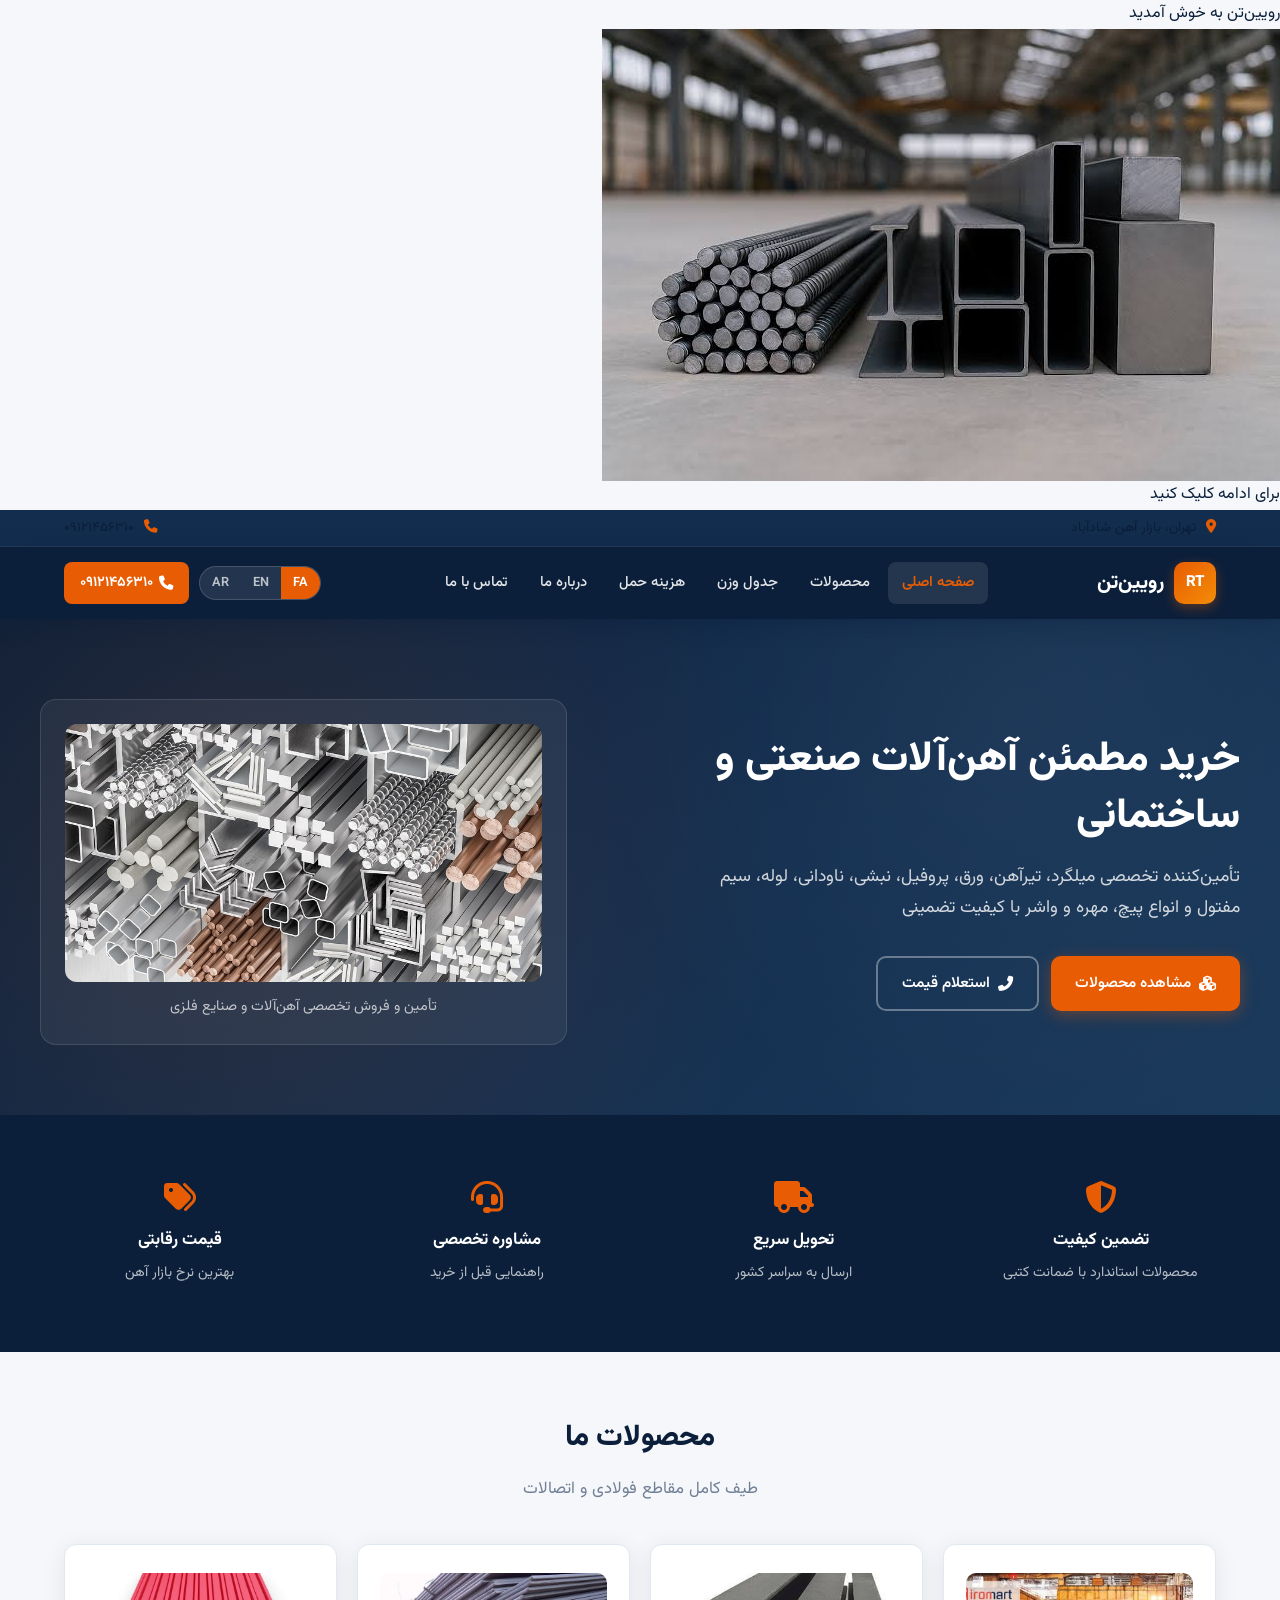
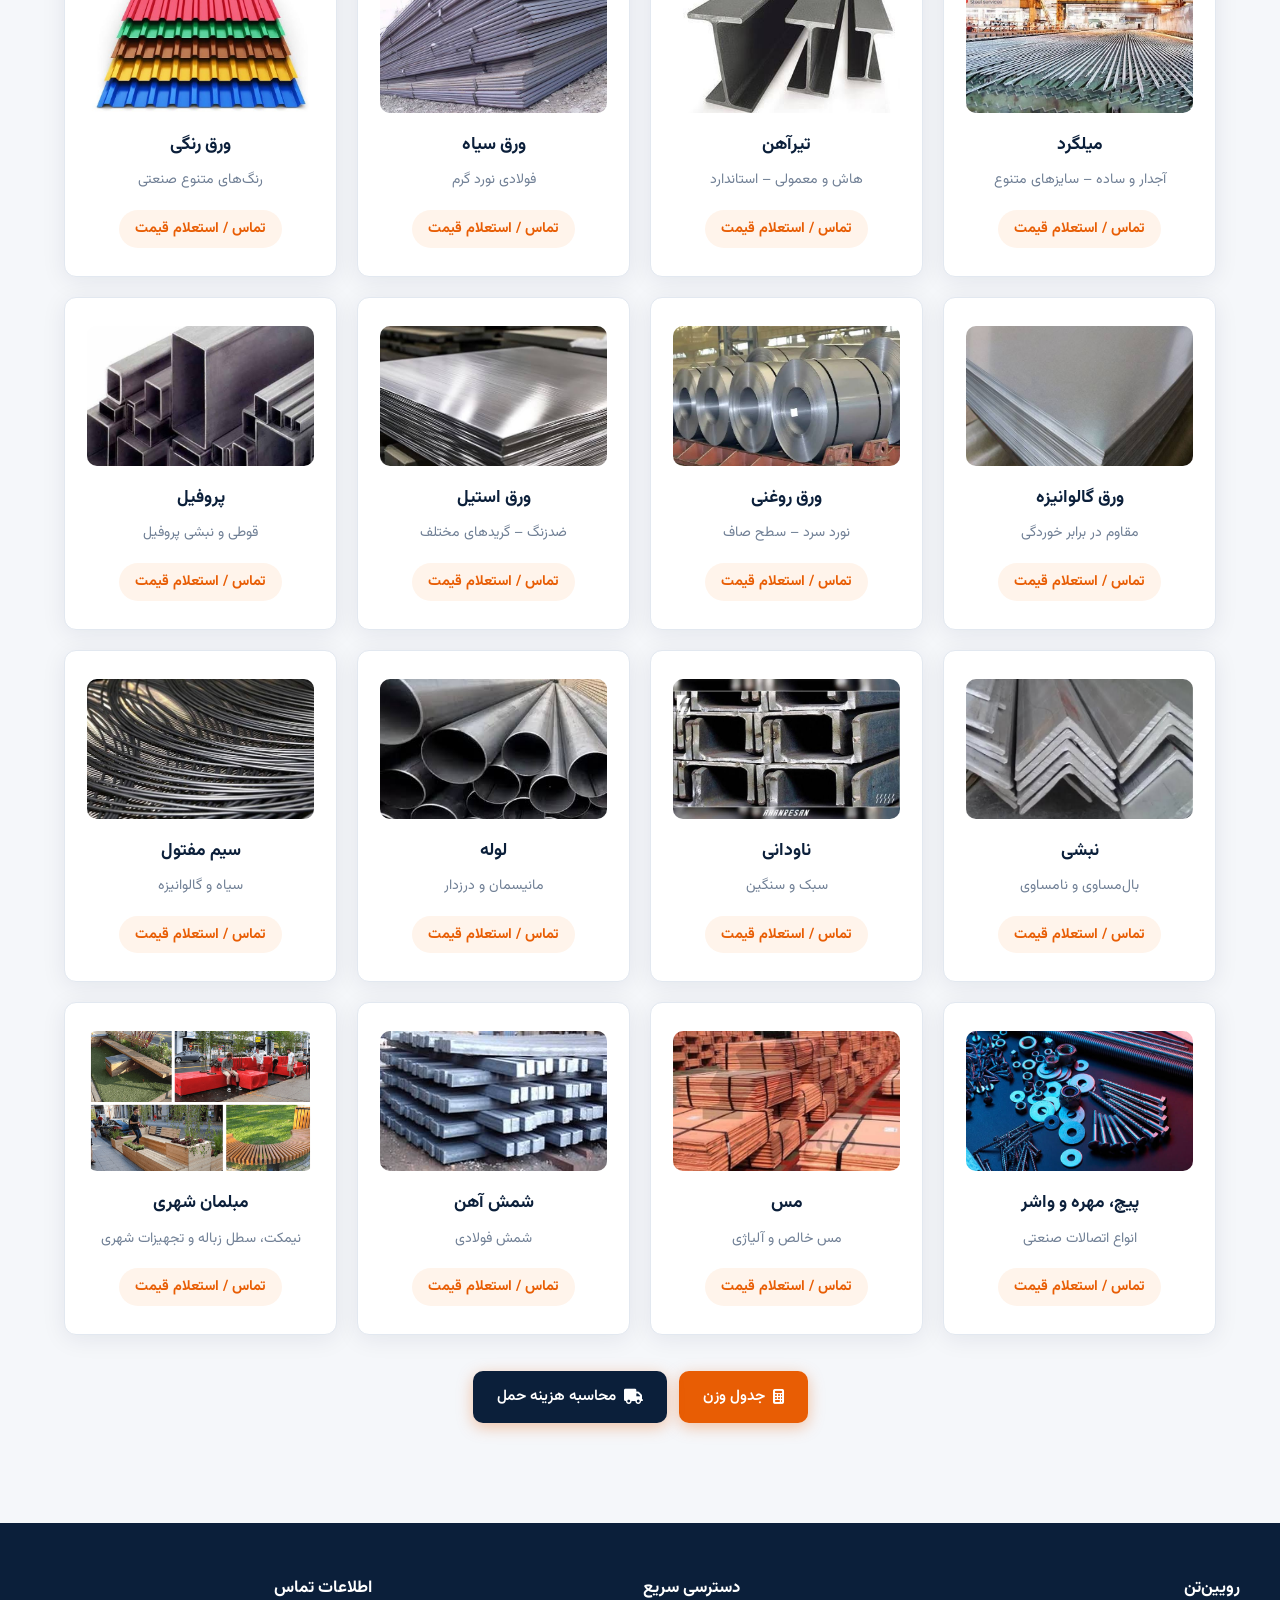
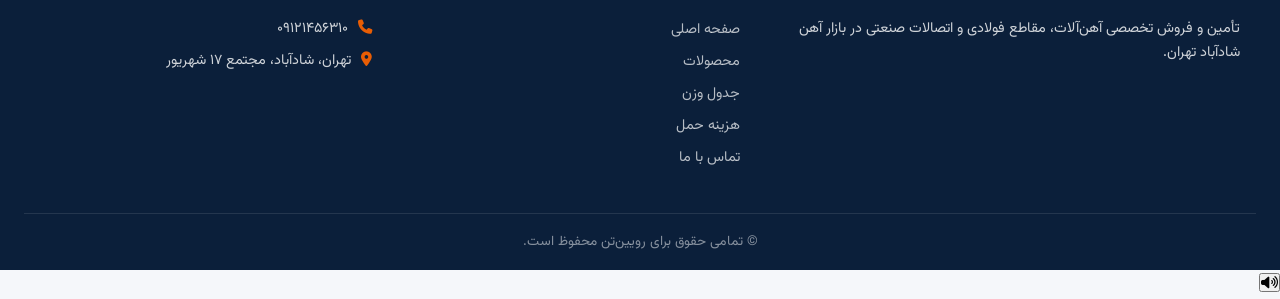
==== commit a6ca9051: "Add welcome splash section and site music controls update file index.html" ====
--- a/index.html
+++ b/index.html
@@ -9,6 +9,22 @@
   <link rel="stylesheet" href="https://cdnjs.cloudflare.com/ajax/libs/font-awesome/6.5.0/css/all.min.css">
 </head>
 <body>
+
+  <!-- Welcome Splash -->
+  <div id="welcome-splash" class="welcome-splash" aria-hidden="false">
+    <div class="splash-inner">
+      <div class="splash-words">
+        <span class="splash-word" id="sw1">رویین‌تن</span>
+        <span class="splash-word" id="sw2">به</span>
+        <span class="splash-word" id="sw3">خوش آمدید</span>
+      </div>
+      <div class="splash-image-wrap">
+        <img src="images/خوش امدید.jpg" alt="خوش آمدید" class="splash-image" id="splashImg">
+      </div>
+      <p class="splash-skip">برای ادامه کلیک کنید</p>
+    </div>
+  </div>
+
   <div class="header-top">
     <div class="header-top-inner">
       <span><i class="fas fa-map-marker-alt" style="margin-left:6px;color:#E85D04"></i> تهران، بازار آهن شادآباد</span>
@@ -212,6 +228,13 @@
     </div>
     <div class="footer-bottom" data-i18n="footer_rights">© تمامی حقوق برای رویین‌تن محفوظ است.</div>
   </footer>
+
+  <!-- Site music -->
+  <audio id="siteMusic" src="web.mp3" loop preload="auto"></audio>
+  <button type="button" id="musicToggle" class="music-toggle" title="قطع / پخش موزیک" aria-label="قطع موزیک">
+    <i class="fas fa-volume-up"></i>
+  </button>
+
   <script src="js/lang.js"></script>
   <script src="js/main.js"></script>
 </body>
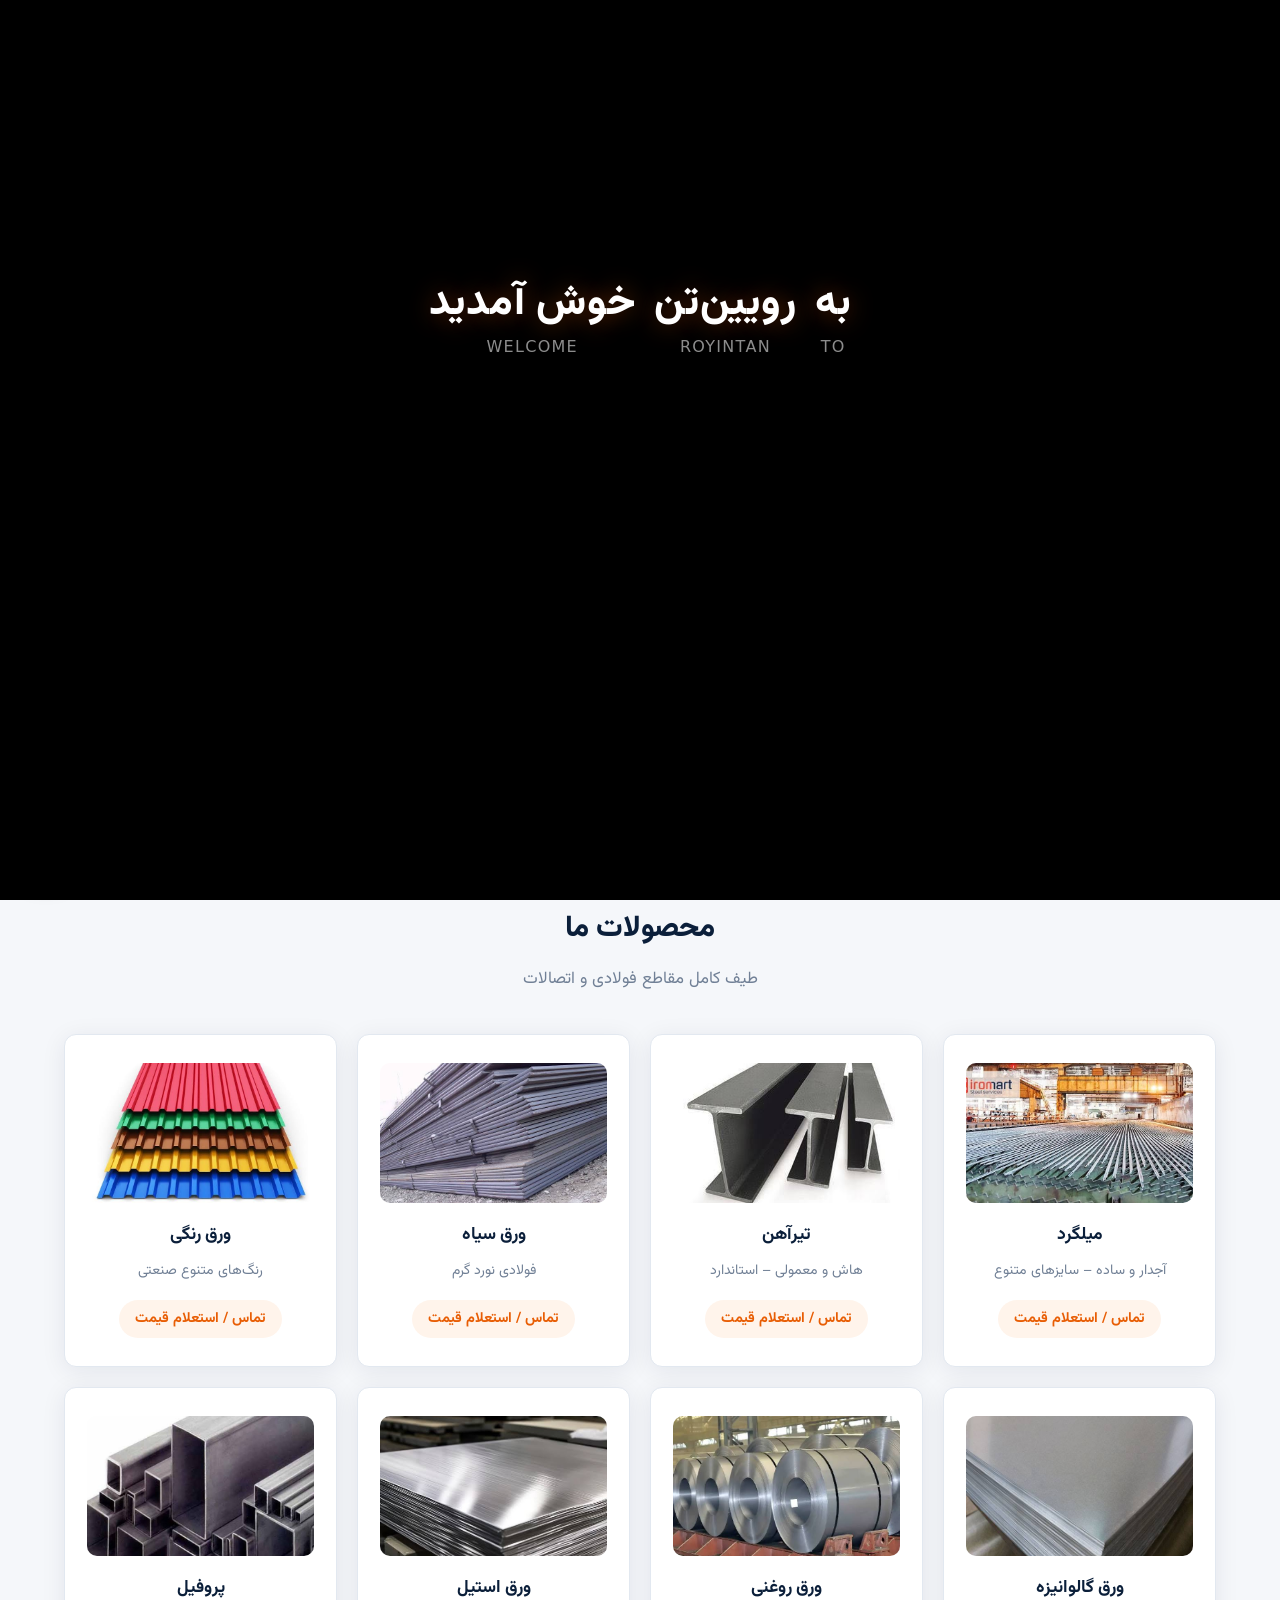
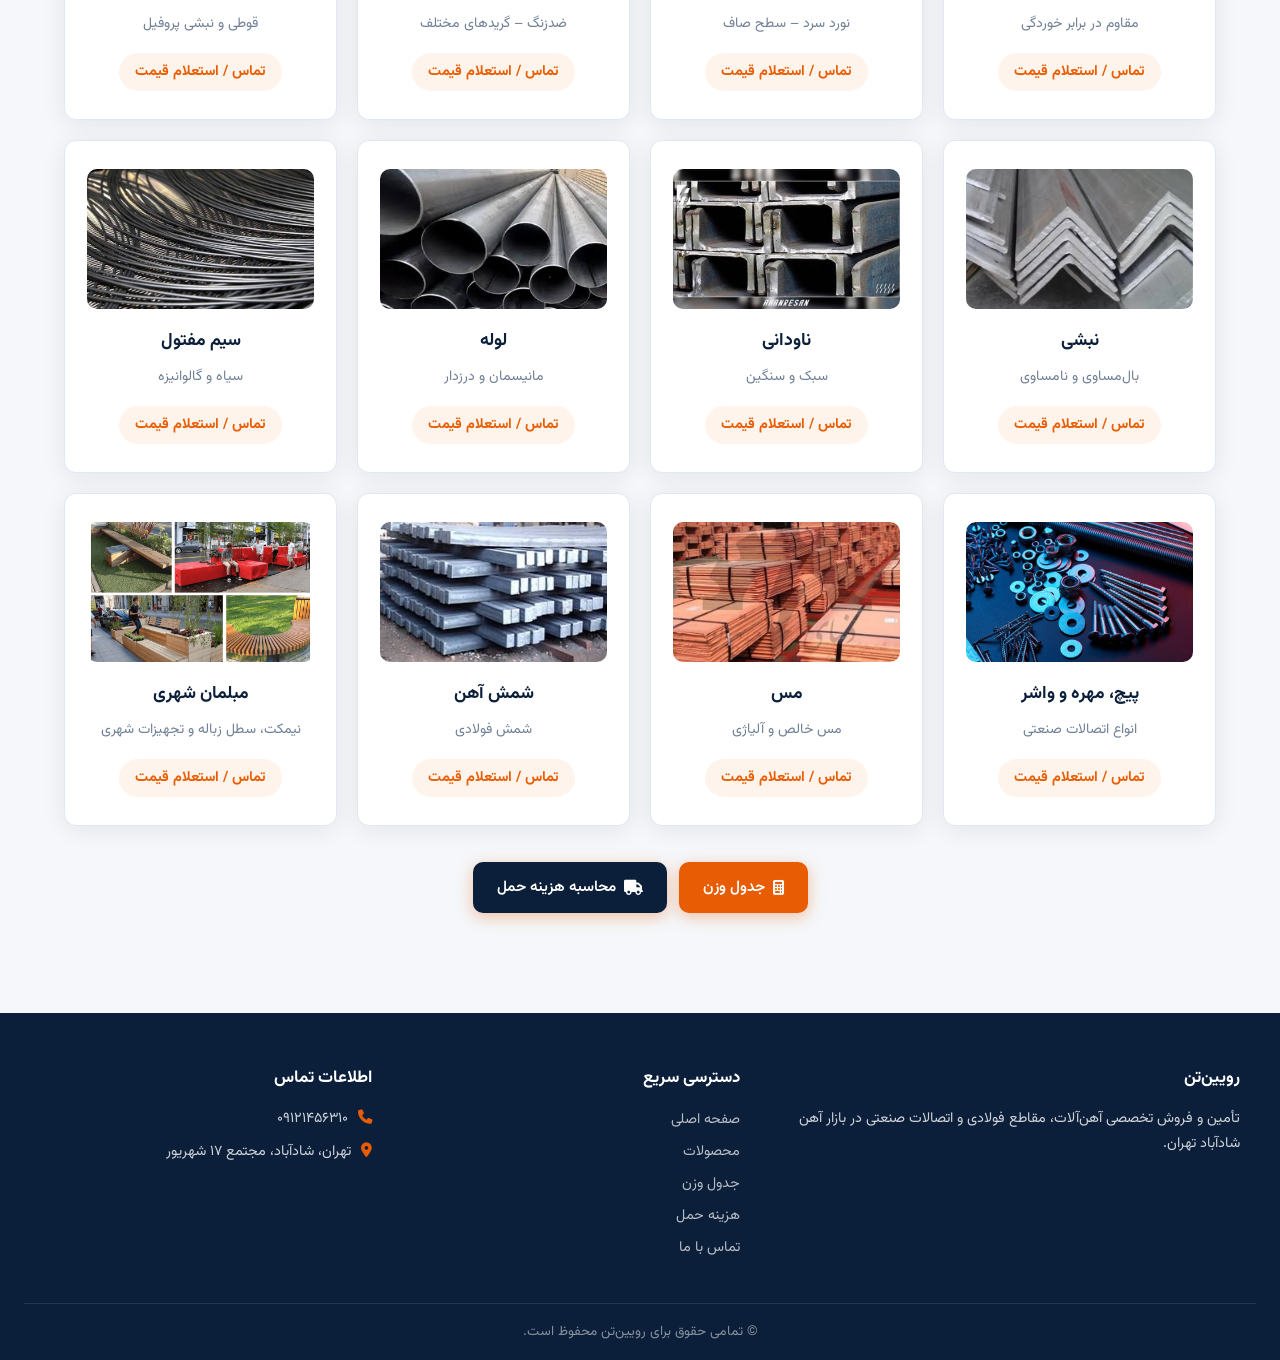
==== commit c80ce799: "Add English translations to welcome splash Updated welcome splash text to include English translatio" ====
--- a/index.html
+++ b/index.html
@@ -14,14 +14,23 @@
   <div id="welcome-splash" class="welcome-splash" aria-hidden="false">
     <div class="splash-inner">
       <div class="splash-words">
-        <span class="splash-word" id="sw1">رویین‌تن</span>
-        <span class="splash-word" id="sw2">به</span>
-        <span class="splash-word" id="sw3">خوش آمدید</span>
+        <div class="splash-word-block" id="sw1">
+          <span class="splash-word-fa">به</span>
+          <span class="splash-word-en">to</span>
+        </div>
+        <div class="splash-word-block" id="sw2">
+          <span class="splash-word-fa">رویین‌تن</span>
+          <span class="splash-word-en">Royintan</span>
+        </div>
+        <div class="splash-word-block" id="sw3">
+          <span class="splash-word-fa">خوش آمدید</span>
+          <span class="splash-word-en">Welcome</span>
+        </div>
       </div>
       <div class="splash-image-wrap">
         <img src="images/خوش امدید.jpg" alt="خوش آمدید" class="splash-image" id="splashImg">
       </div>
-      <p class="splash-skip">برای ادامه کلیک کنید</p>
+      <p class="splash-skip">برای ادامه کلیک کنید · Click to continue</p>
     </div>
   </div>
 
--- a/css/style.css
+++ b/css/style.css
@@ -826,3 +826,185 @@
   .calc-result { grid-template-columns: 1fr; }
   .header-top { font-size: 0.78rem; }
 }
+
+
+/* ========== Welcome Splash ========== */
+.welcome-splash {
+  position: fixed;
+  inset: 0;
+  z-index: 99999;
+  background: #000;
+  display: flex;
+  align-items: center;
+  justify-content: center;
+  transition: opacity 0.7s ease, visibility 0.7s ease;
+}
+
+.welcome-splash.hide {
+  opacity: 0;
+  visibility: hidden;
+  pointer-events: none;
+}
+
+.splash-inner {
+  text-align: center;
+  padding: 24px;
+  max-width: 520px;
+  width: 100%;
+}
+
+.splash-words {
+  display: flex;
+  flex-wrap: wrap;
+  justify-content: center;
+  align-items: center;
+  gap: 14px 18px;
+  margin-bottom: 28px;
+  min-height: 56px;
+}
+
+.splash-word-block {
+  display: flex;
+  flex-direction: column;
+  align-items: center;
+  gap: 4px;
+  opacity: 0;
+  transform: translateY(28px) scale(0.85);
+  transition: opacity 0.55s ease, transform 0.55s cubic-bezier(0.22, 1, 0.36, 1);
+}
+
+.splash-word-block.show {
+  opacity: 1;
+  transform: translateY(0) scale(1);
+}
+
+.splash-word-block.pulse {
+  animation: wordPulse 1.2s ease-in-out infinite alternate;
+}
+
+.splash-word-fa {
+  font-size: clamp(1.6rem, 5vw, 2.6rem);
+  font-weight: 800;
+  color: #fff;
+  letter-spacing: 0.02em;
+  text-shadow: 0 0 24px rgba(232, 93, 4, 0.45);
+  line-height: 1.2;
+}
+
+.splash-word-en {
+  font-size: clamp(0.75rem, 2.2vw, 1rem);
+  font-weight: 500;
+  color: rgba(255, 255, 255, 0.55);
+  letter-spacing: 0.08em;
+  text-transform: uppercase;
+  font-family: system-ui, -apple-system, sans-serif;
+}
+
+@keyframes wordPulse {
+  from { transform: translateY(0) scale(1); }
+  to   { transform: translateY(-6px) scale(1.04); }
+}
+
+.splash-image-wrap {
+  margin: 0 auto 20px;
+  width: min(280px, 70vw);
+  opacity: 0;
+  transform: translateY(20px);
+  transition: opacity 0.6s ease 0.1s, transform 0.6s ease 0.1s;
+}
+
+.splash-image-wrap.show {
+  opacity: 1;
+  transform: translateY(0);
+}
+
+.splash-image {
+  width: 100%;
+  border-radius: 16px;
+  box-shadow: 0 12px 40px rgba(232, 93, 4, 0.35);
+  display: block;
+  transform-origin: center center;
+}
+
+.splash-image.rock {
+  animation: imageRock 1.4s ease-in-out infinite alternate;
+}
+
+@keyframes imageRock {
+  from { transform: rotate(-10deg); }
+  to   { transform: rotate(10deg); }
+}
+
+.splash-skip {
+  color: rgba(255,255,255,0.45);
+  font-size: 0.85rem;
+  margin-top: 8px;
+  opacity: 0;
+  transition: opacity 0.5s ease;
+}
+
+.splash-skip.show {
+  opacity: 1;
+}
+
+/* ========== Music toggle button ========== */
+.music-toggle {
+  position: fixed;
+  bottom: 22px;
+  left: 22px;
+  z-index: 9000;
+  width: 48px;
+  height: 48px;
+  border-radius: 50%;
+  border: none;
+  background: linear-gradient(135deg, var(--navy) 0%, var(--navy-mid) 100%);
+  color: #fff;
+  font-size: 1.15rem;
+  cursor: pointer;
+  box-shadow: 0 6px 20px rgba(11, 31, 58, 0.4);
+  display: flex;
+  align-items: center;
+  justify-content: center;
+  transition: var(--transition);
+  opacity: 0;
+  visibility: hidden;
+  pointer-events: none;
+}
+
+.music-toggle.visible {
+  opacity: 1;
+  visibility: visible;
+  pointer-events: auto;
+}
+
+.music-toggle:hover {
+  background: linear-gradient(135deg, var(--orange) 0%, var(--orange-hover) 100%);
+  transform: scale(1.08);
+}
+
+.music-toggle.muted {
+  background: #4A5568;
+}
+
+.music-toggle.muted i::before {
+  content: "\f6a9"; /* fa-volume-mute */
+}
+
+body.ltr .music-toggle {
+  left: auto;
+  right: 22px;
+}
+
+@media (max-width: 600px) {
+  .music-toggle {
+    bottom: 16px;
+    left: 16px;
+    width: 44px;
+    height: 44px;
+  }
+  body.ltr .music-toggle {
+    left: auto;
+    right: 16px;
+  }
+  .splash-words { gap: 10px 12px; }
+}
